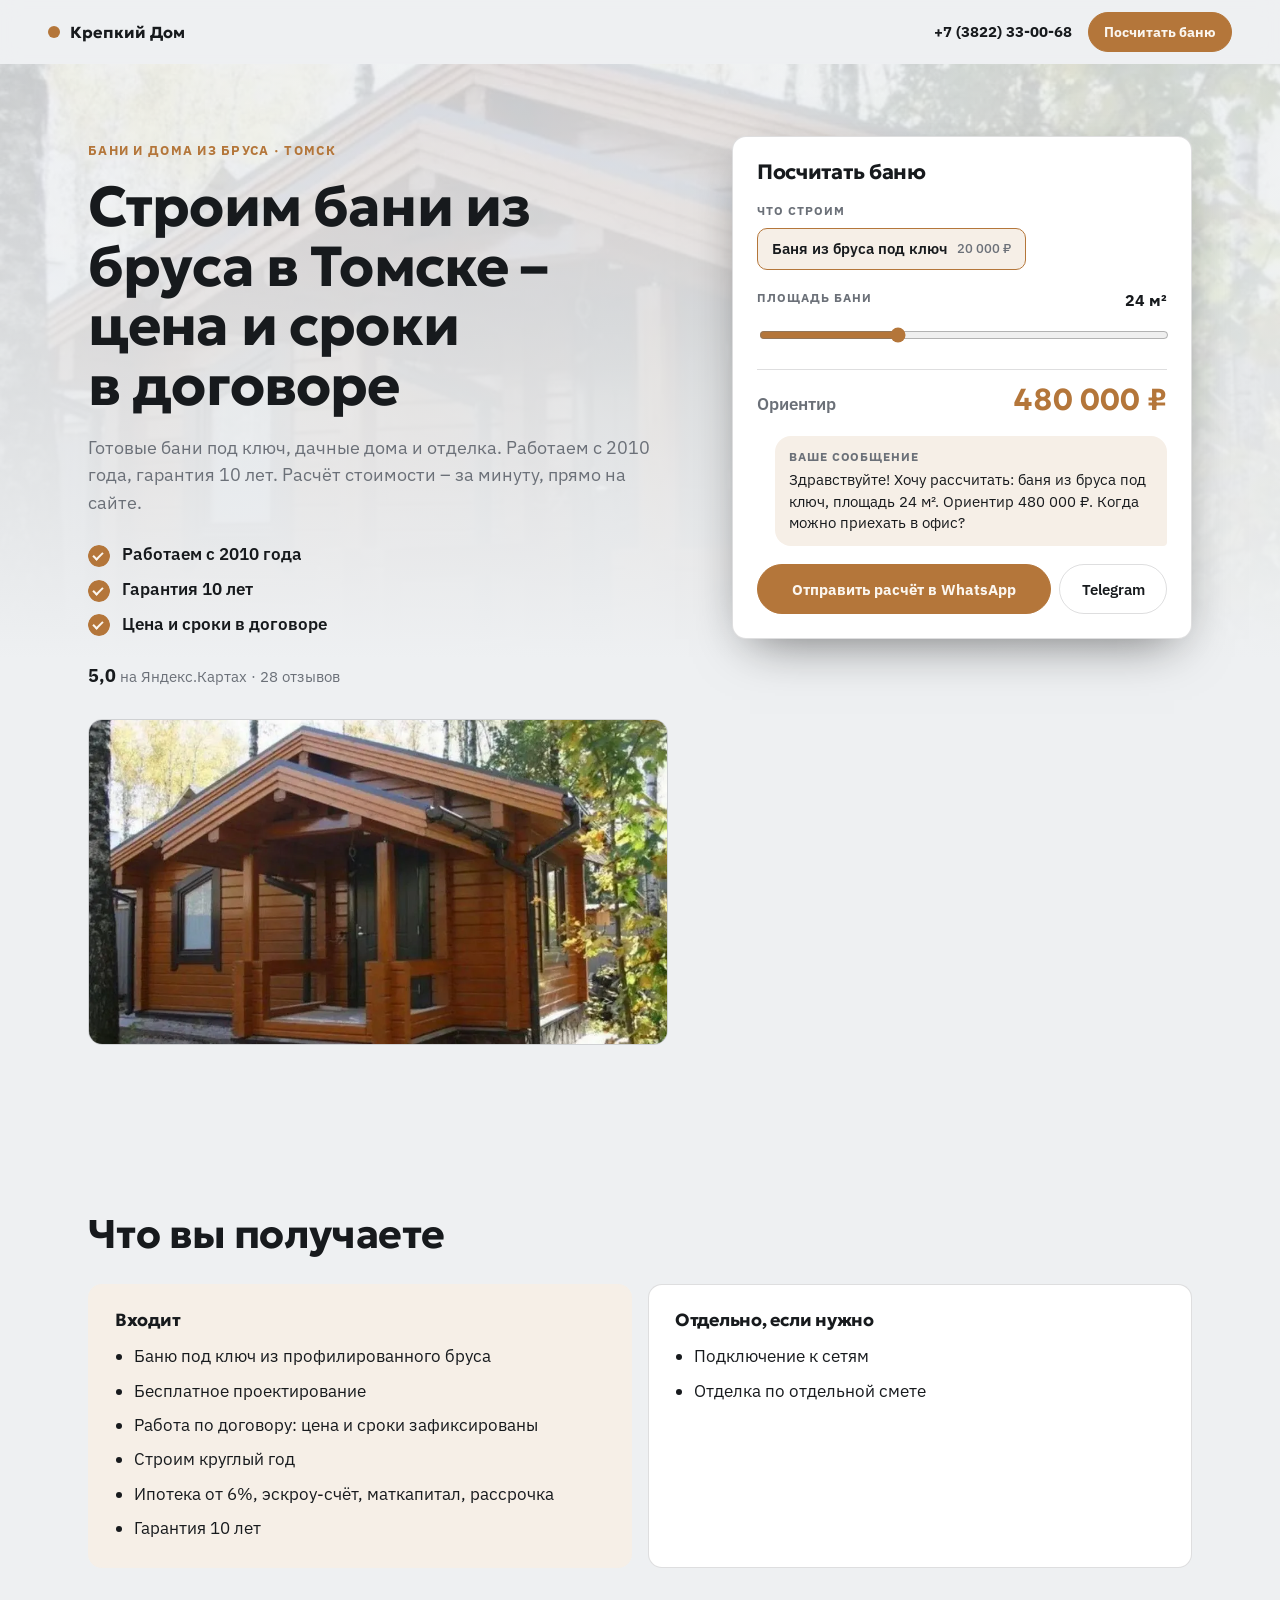
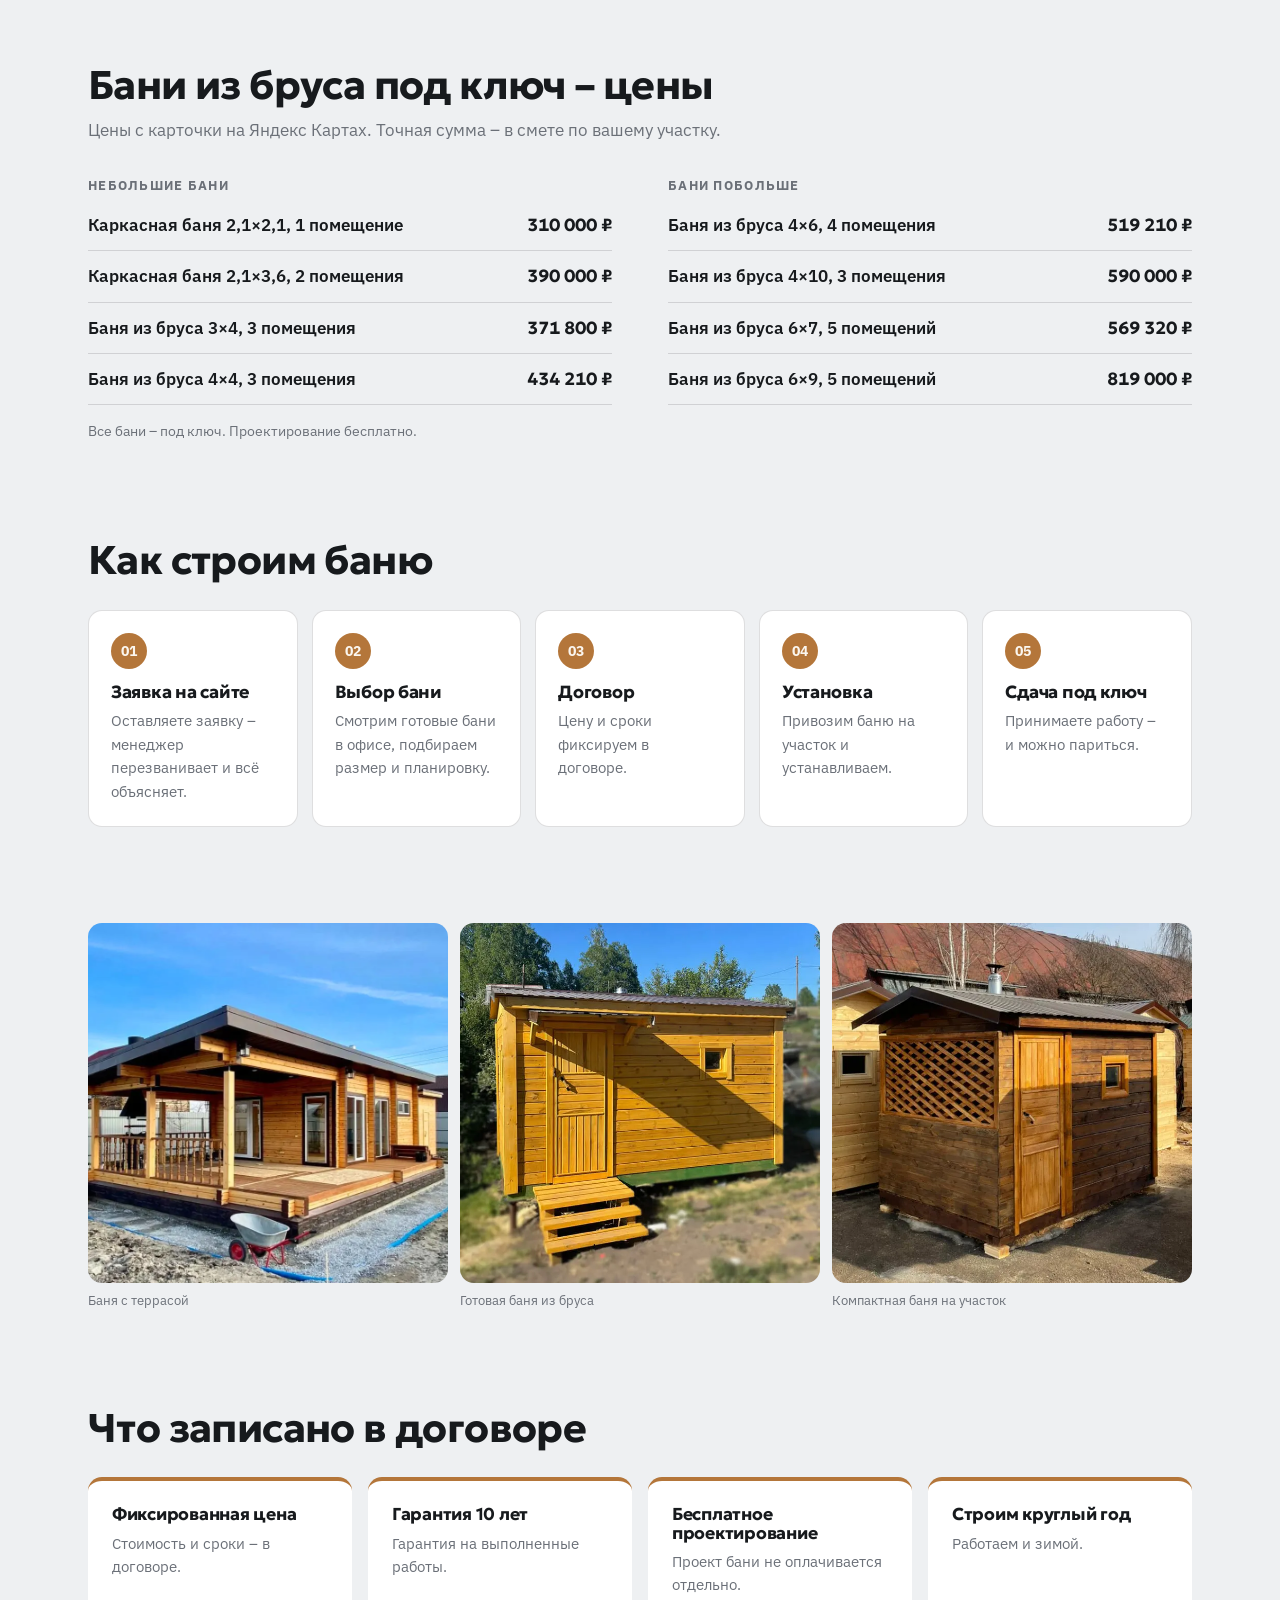
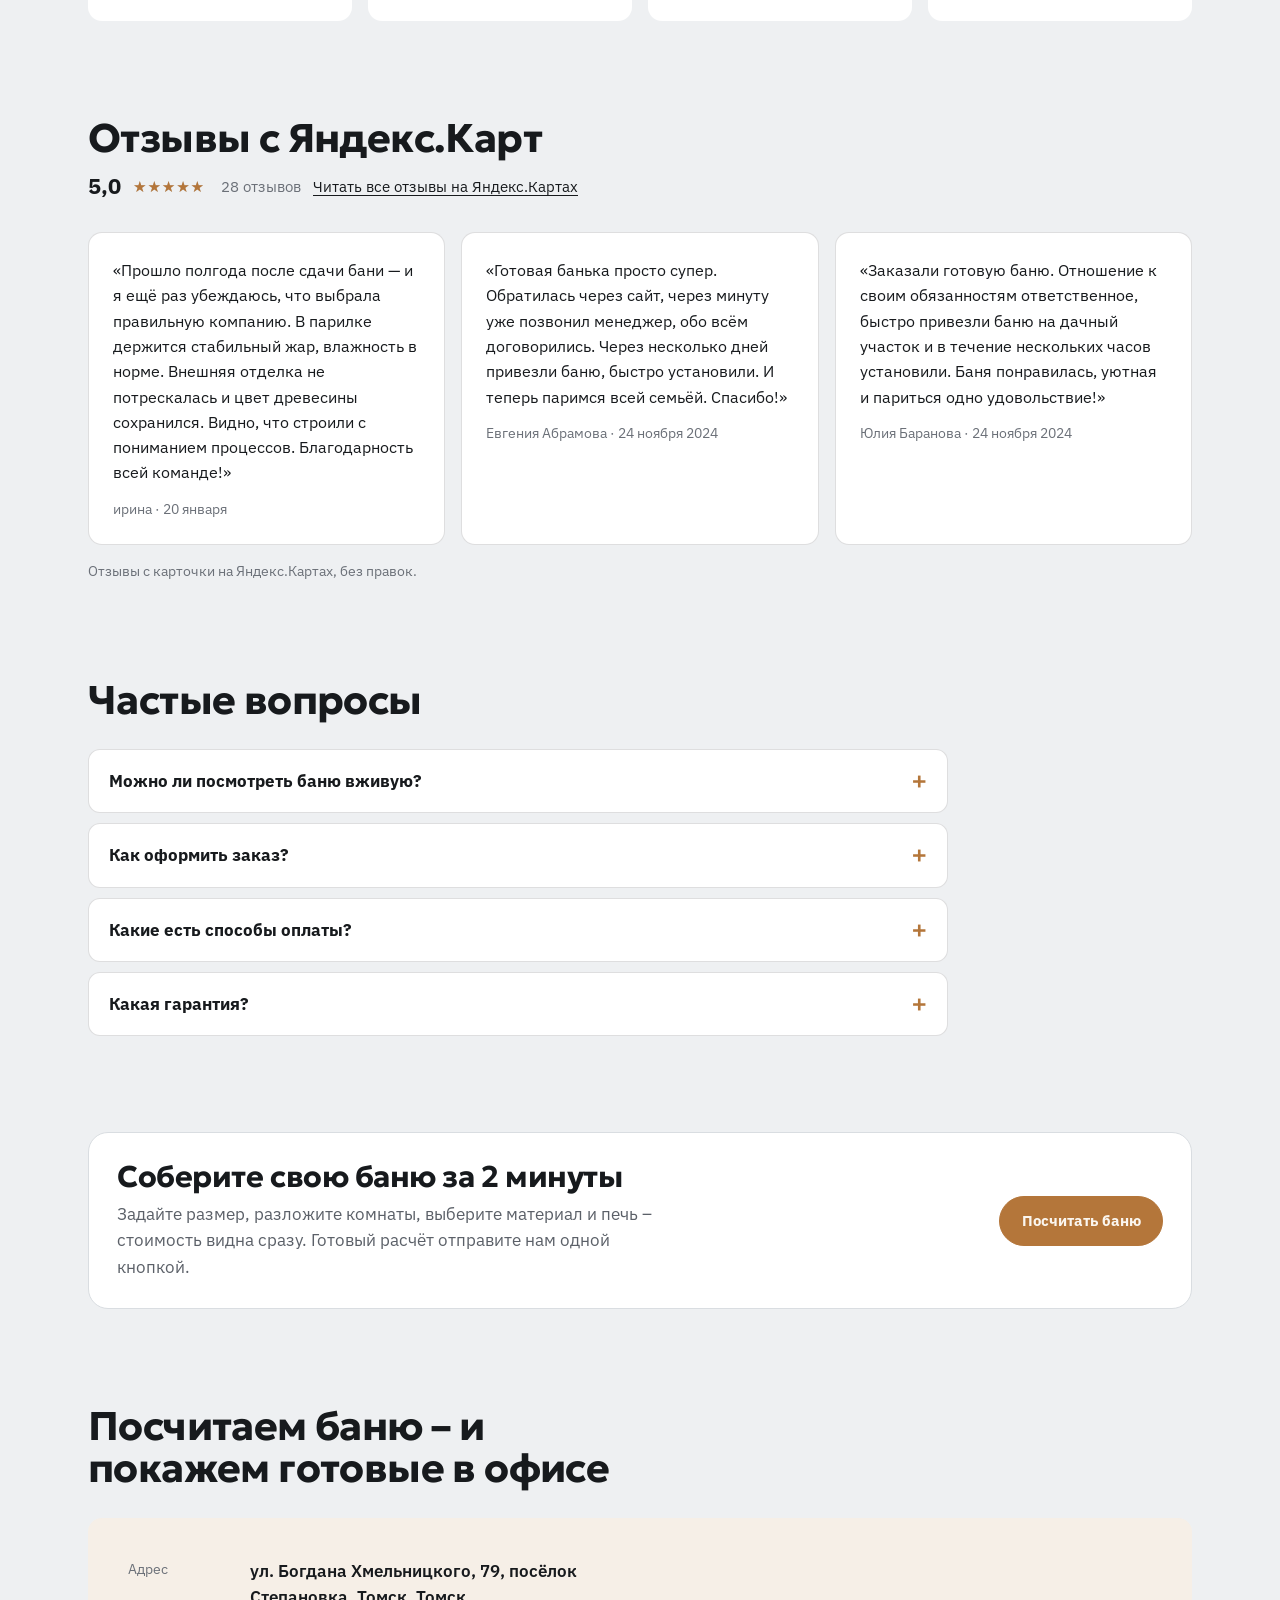
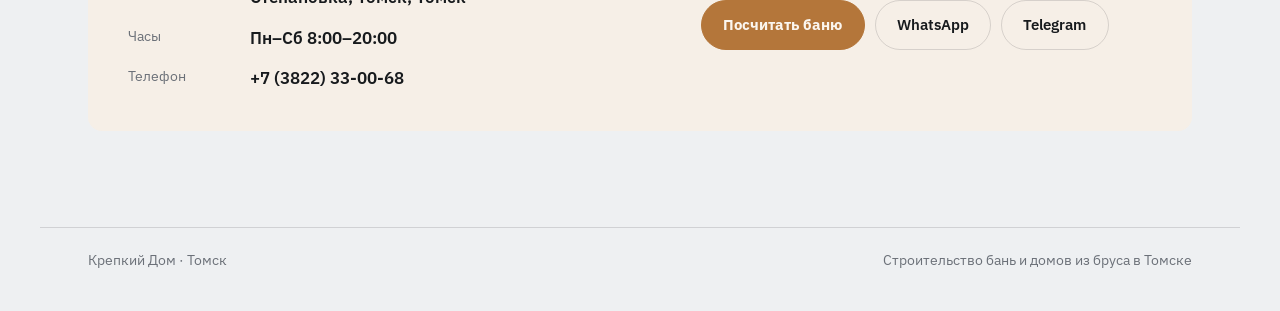
==== index.html @ f8e176ed "демо Крепкий Дом, Томск" ====
<!doctype html>
<html lang="ru">
<head>
<meta charset="utf-8">
<meta name="robots" content="noindex, nofollow" data-publish>
<meta name="viewport" content="width=device-width, initial-scale=1, viewport-fit=cover">
<title>Крепкий Дом · Строительство бань и домов из бруса</title>
<meta name="description" content="Готовые бани под ключ, дачные дома и отделка. Работаем с 2010 года, гарантия 10 лет. Расчёт стоимости – за минуту, прямо на сайте.">
<meta property="og:type" content="website">
<meta property="og:title" content="Строим бани из бруса в Томске – цена и сроки в договоре">
<meta property="og:description" content="Готовые бани под ключ, дачные дома и отделка. Работаем с 2010 года, гарантия 10 лет. Расчёт стоимости – за минуту, прямо на сайте.">
<meta property="og:image" content="assets/hero.webp">
<link rel="preload" as="image" href="assets/hero.webp" fetchpriority="high">
<link rel="icon" href="data:image/svg+xml,%3Csvg xmlns=%27http://www.w3.org/2000/svg%27 viewBox=%270 0 32 32%27%3E%3Crect x=%276%27 y=%276%27 width=%2720%27 height=%2720%27 rx=%275%27 fill=%27%23b4763a%27/%3E%3C/svg%3E">
<link rel="preconnect" href="https://fonts.googleapis.com">
<link rel="preconnect" href="https://fonts.gstatic.com" crossorigin>
<link href="https://fonts.googleapis.com/css2?family=Geologica:wght@600;700&family=IBM+Plex+Sans:wght@400;500;600&display=swap" rel="stylesheet">
<style>
:root { --c-canvas: #eef0f2; --c-surface: #ffffff; --c-ink: #171a1d; --c-ink-soft: #6b7078; --c-accent: #b4763a; --c-accent-ink: #fbf6ef; --c-accent-deep: #b4763a; --f-display: "Geologica", "Arial", system-ui, sans-serif; --f-text: "IBM Plex Sans", "Segoe UI", system-ui, sans-serif; --h1k: 1; }
.s-kalc{display:flex;flex-wrap:wrap;gap:20px;align-items:center;justify-content:space-between;background:var(--c-surface);border:1px solid #d9dde1;border-radius:20px;padding:28px}.s-kalc h2{font-family:var(--f-display);font-size:clamp(22px,3vw,30px);margin-bottom:8px}.s-kalc p{color:#5b6068;max-width:560px}
</style>
<link rel="stylesheet" href="style-prod.css">
</head>
<body class="s-prod" id="top" data-wa="79138541251" data-tg="Domaibanitomsk" data-max="">
<header class="s-bar" data-s-bar>
  <a class="s-bar__brand" href="#top"><i aria-hidden="true"></i>Крепкий Дом</a>
  <div class="s-bar__right">
    <a class="s-bar__tel" href="tel:+73822330068">+7 (3822) 33-00-68</a>
    <a class="s-btn s-btn--sm" href="kalkulyator.html">Посчитать баню</a>
  </div>
</header>
<main>
  <section class="s-hero">
    <div class="s-hero__text">
      <p class="s-eyebrow">Бани и дома из бруса · Томск</p>
      <h1>Строим бани из бруса в Томске – цена и сроки в договоре</h1>
      <p class="s-lead">Готовые бани под ключ, дачные дома и отделка. Работаем с 2010 года, гарантия 10 лет. Расчёт стоимости – за минуту, прямо на сайте.</p>
      <ul class="s-ticks"><li>Работаем с 2010 года</li><li>Гарантия 10 лет</li><li>Цена и сроки в договоре</li></ul>
      <p class="s-rating"><b>5,0</b> на Яндекс.Картах · 28 отзывов</p>
      <figure class="s-hero__photo"><img class="" src="assets/hero.webp" alt="Баня из бруса с навесом и крыльцом, построенная Крепким Домом" loading="lazy" decoding="async"></figure>
    </div>
    <div class="s-hero__widget" id="widget"><form class="s-widget" data-s-calc data-base="0" data-min="0" data-min-note="минимальный заказ" data-per="{&quot;kind&quot;:&quot;area&quot;}" data-message="Здравствуйте! Хочу рассчитать: {выбор}. Ориентир {итого}. Когда можно приехать в офис?" onsubmit="return false">
      <h2 class="s-widget__title">Посчитать баню</h2>
      <fieldset><legend>Что строим</legend><div class="s-chips"><label class="s-chip"><input type="radio" name="kind" value="0" data-label="Баня из бруса под ключ" data-price="20000" checked><span>Баня из бруса под ключ</span><small class="s-chip__p">20 000 ₽</small></label></div></fieldset>
      <div class="s-range"><label for="f-area"><span>Площадь бани</span><b><output data-s-out="area">24</output> м²</b></label>
      <input id="f-area" type="range" name="area" min="9" max="54" step="1" value="24" data-price="0" data-label="Площадь" data-unit="м²"></div>
      <p class="s-total"><span>Ориентир</span><b data-s-total>–</b></p>
      <div class="s-bubble" aria-live="polite"><span class="s-bubble__label">Ваше сообщение</span><p data-s-bubble></p></div>
      <div class="s-send">
        <a class="s-btn s-btn--wide" data-s-msg="whatsapp" href="#">Отправить расчёт в WhatsApp</a>
        <a class="s-btn s-btn--ghost" data-s-msg="telegram" href="#">Telegram</a>
      </div>
      <p class="s-send__note" data-s-copied hidden>Текст скопирован – вставьте его в чат.</p>
      
    </form></div>
    <figure class="s-hero__bg" aria-hidden="true"><img class="" src="assets/hero.webp" alt="Баня из бруса с навесом и крыльцом, построенная Крепким Домом" decoding="async" fetchpriority="high"></figure>
  </section>

  <section class="s-section s-reveal">
    <header class="s-section__head"><h2>Что вы получаете</h2></header>
    <div class="s-incl">
      <div><h3>Входит</h3><ul><li>Баню под ключ из профилированного бруса</li><li>Бесплатное проектирование</li><li>Работа по договору: цена и сроки зафиксированы</li><li>Строим круглый год</li><li>Ипотека от 6%, эскроу-счёт, маткапитал, рассрочка</li><li>Гарантия 10 лет</li></ul></div>
      <div><h3>Отдельно, если нужно</h3><ul><li>Подключение к сетям</li><li>Отделка по отдельной смете</li></ul></div>
    </div>
  </section>

  <section class="s-section s-reveal" id="prices">
    <header class="s-section__head"><h2>Бани из бруса под ключ – цены</h2><p>Цены с карточки на Яндекс Картах. Точная сумма – в смете по вашему участку.</p></header>
    <div class="s-board"><div class="s-board__group">
      <h3 class="s-board__title">Небольшие бани</h3>
      <ul class="s-board__list">
        <li class="s-board__row"><span class="s-board__name">Каркасная баня 2,1×2,1, 1 помещение</span><span class="s-board__dots" aria-hidden="true"></span><span class="s-board__price">310 000 ₽</span></li>
        <li class="s-board__row"><span class="s-board__name">Каркасная баня 2,1×3,6, 2 помещения</span><span class="s-board__dots" aria-hidden="true"></span><span class="s-board__price">390 000 ₽</span></li>
        <li class="s-board__row"><span class="s-board__name">Баня из бруса 3×4, 3 помещения</span><span class="s-board__dots" aria-hidden="true"></span><span class="s-board__price">371 800 ₽</span></li>
        <li class="s-board__row"><span class="s-board__name">Баня из бруса 4×4, 3 помещения</span><span class="s-board__dots" aria-hidden="true"></span><span class="s-board__price">434 210 ₽</span></li>
      </ul>
    </div>
<div class="s-board__group">
      <h3 class="s-board__title">Бани побольше</h3>
      <ul class="s-board__list">
        <li class="s-board__row"><span class="s-board__name">Баня из бруса 4×6, 4 помещения</span><span class="s-board__dots" aria-hidden="true"></span><span class="s-board__price">519 210 ₽</span></li>
        <li class="s-board__row"><span class="s-board__name">Баня из бруса 4×10, 3 помещения</span><span class="s-board__dots" aria-hidden="true"></span><span class="s-board__price">590 000 ₽</span></li>
        <li class="s-board__row"><span class="s-board__name">Баня из бруса 6×7, 5 помещений</span><span class="s-board__dots" aria-hidden="true"></span><span class="s-board__price">569 320 ₽</span></li>
        <li class="s-board__row"><span class="s-board__name">Баня из бруса 6×9, 5 помещений</span><span class="s-board__dots" aria-hidden="true"></span><span class="s-board__price">819 000 ₽</span></li>
      </ul>
    </div></div>
    <p class="s-note">Все бани – под ключ. Проектирование бесплатно.</p>
  </section>

  <section class="s-section s-reveal">
    <header class="s-section__head"><h2>Как строим баню</h2></header>
    <ol class="s-steps">
      <li class="s-steps__item"><span class="s-steps__n">01</span><h3>Заявка на сайте</h3><p>Оставляете заявку – менеджер перезванивает и всё объясняет.</p></li>
      <li class="s-steps__item"><span class="s-steps__n">02</span><h3>Выбор бани</h3><p>Смотрим готовые бани в офисе, подбираем размер и планировку.</p></li>
      <li class="s-steps__item"><span class="s-steps__n">03</span><h3>Договор</h3><p>Цену и сроки фиксируем в договоре.</p></li>
      <li class="s-steps__item"><span class="s-steps__n">04</span><h3>Установка</h3><p>Привозим баню на участок и устанавливаем.</p></li>
      <li class="s-steps__item"><span class="s-steps__n">05</span><h3>Сдача под ключ</h3><p>Принимаете работу – и можно париться.</p></li>
    </ol>
  </section>

  <section class="s-photos s-reveal" aria-label="Фото"><figure><img class="" src="assets/banya1.webp" alt="Баня из бруса с террасой и навесом" loading="lazy" decoding="async"><figcaption>Баня с террасой</figcaption></figure><figure><img class="" src="assets/banya2.webp" alt="Готовая баня из бруса с жёлтой пропиткой" loading="lazy" decoding="async"><figcaption>Готовая баня из бруса</figcaption></figure><figure><img class="" src="assets/banya3.webp" alt="Небольшая баня с решётчатой стенкой" loading="lazy" decoding="async"><figcaption>Компактная баня на участок</figcaption></figure></section>

  <section class="s-section s-reveal">
    <header class="s-section__head"><h2>Что записано в договоре</h2></header>
    <ul class="s-promises">
      <li><h3>Фиксированная цена</h3><p>Стоимость и сроки – в договоре.</p></li>
      <li><h3>Гарантия 10 лет</h3><p>Гарантия на выполненные работы.</p></li>
      <li><h3>Бесплатное проектирование</h3><p>Проект бани не оплачивается отдельно.</p></li>
      <li><h3>Строим круглый год</h3><p>Работаем и зимой.</p></li>
    </ul>
  </section>

  <section class="s-section s-reveal">
    <header class="s-section__head s-section__head--reviews"><h2>Отзывы с Яндекс.Карт</h2><p class="s-reviews__rating"><span class="s-reviews__num">5,0</span><span class="s-reviews__stars" style="--r: 5" aria-label="рейтинг 5,0 из 5"></span><span class="s-reviews__count">28 отзывов</span><a class="s-reviews__all" href="https://yandex.ru/maps/org/krepkiy_dom/63803441236/" target="_blank" rel="noopener">Читать все отзывы на Яндекс.Картах</a></p></header>
    <ul class="s-reviews">
      <li><blockquote>«Прошло полгода после сдачи бани — и я ещё раз убеждаюсь, что выбрала правильную компанию. В парилке держится стабильный жар, влажность в норме. Внешняя отделка не потрескалась и цвет древесины сохранился. Видно, что строили с пониманием процессов. Благодарность всей команде!»</blockquote><p class="s-reviews__who">ирина · 20 января</p></li>
      <li><blockquote>«Готовая банька просто супер. Обратилась через сайт, через минуту уже позвонил менеджер, обо всём договорились. Через несколько дней привезли баню, быстро установили. И теперь паримся всей семьёй. Спасибо!»</blockquote><p class="s-reviews__who">Евгения Абрамова · 24 ноября 2024</p></li>
      <li><blockquote>«Заказали готовую баню. Отношение к своим обязанностям ответственное, быстро привезли баню на дачный участок и в течение нескольких часов установили. Баня понравилась, уютная и париться одно удовольствие!»</blockquote><p class="s-reviews__who">Юлия Баранова · 24 ноября 2024</p></li>
    </ul>
    <p class="s-note">Отзывы с карточки на Яндекс.Картах, без правок.</p>
  </section>

  <section class="s-section s-reveal">
    <header class="s-section__head"><h2>Частые вопросы</h2></header>
    <div class="s-faq"><details><summary>Можно ли посмотреть баню вживую?</summary><p>Да, в офисе можно увидеть уже готовые бани.</p></details><details><summary>Как оформить заказ?</summary><p>Оставьте заявку – менеджер перезвонит, обсудит детали и подготовит договор.</p></details><details><summary>Какие есть способы оплаты?</summary><p>Ипотека от 6%, эскроу-счёт, маткапитал, рассрочка.</p></details><details><summary>Какая гарантия?</summary><p>10 лет, условия – в договоре.</p></details></div>
  </section>

  <section class="s-section s-reveal" id="konstruktor">
    <div class="s-kalc">
      <div><h2>Соберите свою баню за 2 минуты</h2><p>Задайте размер, разложите комнаты, выберите материал и печь – стоимость видна сразу. Готовый расчёт отправите нам одной кнопкой.</p></div>
      <a class="s-btn" href="kalkulyator.html">Посчитать баню</a>
    </div>
  </section>
  <section class="s-section s-final s-reveal" id="contacts">
    <header class="s-section__head"><h2>Посчитаем баню – и покажем готовые в офисе</h2></header>
    <div class="s-contacts">
      <dl>
        <div><dt>Адрес</dt><dd>ул. Богдана Хмельницкого, 79, посёлок Степановка, Томск, Томск</dd></div>
        <div><dt>Часы</dt><dd>Пн–Сб 8:00–20:00</dd></div>
        <div><dt>Телефон</dt><dd><a href="tel:+73822330068">+7 (3822) 33-00-68</a></dd></div>
      </dl>
      <div class="s-contacts__actions">
        <a class="s-btn" href="#widget">Посчитать баню</a>
        <a class="s-btn s-btn--ghost" data-s-msg="whatsapp" href="#">WhatsApp</a>
        <a class="s-btn s-btn--ghost" data-s-msg="telegram" href="#">Telegram</a>
      </div>
    </div>
  </section>
</main>
<footer class="s-foot"><p>Крепкий Дом · Томск</p><p>Строительство бань и домов из бруса в Томске</p></footer>
<nav class="s-dock" aria-label="Быстрая связь"><a class="s-btn" href="#widget">Посчитать баню</a><a class="s-btn s-btn--ghost" href="tel:+73822330068">Позвонить</a></nav>
<script src="style.js" defer></script>
</body>
</html>
---- style-prod.css ----
/* Стиль «Продающий»: лендинг под заявки. Главная деталь – калькулятор или онлайн-запись на первом экране
   и живое «сообщение-превью», которое уходит владельцу в мессенджер. Цвета и шрифты – из палитры ниши. */
*, *::before, *::after { box-sizing: border-box; }
:root {
  --hair: color-mix(in srgb, var(--c-ink) 14%, transparent);
  --tint: color-mix(in srgb, var(--c-accent) 12%, var(--c-surface));
  --wrap: 1200px; --gut: clamp(16px, 4vw, 48px);
  --r: 14px;
  --shadow: 0 18px 50px -18px color-mix(in srgb, #000 55%, transparent);
}
html { scroll-behavior: smooth; -webkit-text-size-adjust: 100%; overflow-x: clip; }
body { margin: 0; background: var(--c-canvas); color: var(--c-ink); font: 400 17px/1.55 var(--f-text); -webkit-font-smoothing: antialiased; }
img { display: block; max-width: 100%; }
a { color: inherit; }
h1, h2, h3 { font-family: var(--f-display); font-weight: 700; line-height: 1.06; margin: 0; letter-spacing: -.015em; text-wrap: balance; }
p { margin: 0; }
fieldset { border: 0; margin: 0; padding: 0; min-width: 0; }
:focus-visible { outline: 2px solid var(--c-accent); outline-offset: 3px; border-radius: 4px; }

.s-btn { display: inline-flex; align-items: center; justify-content: center; min-height: 50px; padding: 0 1.4em; border-radius: 999px;
  background: var(--c-accent); color: var(--c-accent-ink); font: 700 .95rem/1.1 var(--f-text); text-decoration: none; border: 1px solid var(--c-accent);
  text-align: center; transition: filter .2s ease, transform .2s ease; cursor: pointer; }
.s-btn:hover { filter: brightness(1.07); }
.s-btn:active { transform: translateY(1px); }
.s-btn--sm { min-height: 40px; padding: 0 1.1em; font-size: .85rem; }
.s-btn--ghost { background: transparent; color: var(--c-ink); border-color: var(--hair); font-weight: 600; }
.s-btn--wide { flex: 1; }

/* шапка */
.s-bar { position: sticky; top: 0; z-index: 30; display: flex; align-items: center; justify-content: space-between; gap: 16px;
  padding: 10px var(--gut); background: color-mix(in srgb, var(--c-canvas) 88%, transparent); -webkit-backdrop-filter: blur(10px); backdrop-filter: blur(10px); }
.s-bar.is-scrolled { box-shadow: 0 1px 0 var(--hair); }
.s-bar__brand { font: 700 1rem/1 var(--f-display); text-decoration: none; display: inline-flex; align-items: center; gap: .6em; min-height: 44px; white-space: nowrap; min-width: 0; }
.s-bar__brand i { width: .75em; height: .75em; border-radius: 50%; background: var(--c-accent); }
.s-bar__right { display: flex; align-items: center; gap: 16px; }
.s-bar__tel { text-decoration: none; font-weight: 700; font-size: .95rem; font-variant-numeric: tabular-nums; }

main { max-width: var(--wrap); margin: 0 auto; padding: 0 var(--gut); }

/* первый экран: текст слева, виджет справа, фото ниши – приглушённым фоном */
.s-hero { position: relative; display: grid; grid-template-columns: minmax(0, 1fr) minmax(0, 460px); gap: clamp(28px, 5vw, 64px); align-items: start;
  padding: clamp(32px, 6vw, 72px) 0 clamp(40px, 6vw, 72px); isolation: isolate; }
.s-hero__bg { position: absolute; z-index: -1; margin: 0; top: 0; left: calc(50% - 50vw); width: 100vw; height: min(78%, 620px); overflow: hidden; }
.s-hero__bg img { width: 100%; height: 100%; object-fit: cover; opacity: .3; filter: saturate(.85); }
.s-hero__bg::after { content: ""; position: absolute; inset: 0; background: linear-gradient(180deg, color-mix(in srgb, var(--c-canvas) 40%, transparent), var(--c-canvas) 96%); }
/* фото бизнеса крупно в левой колонке: владелец узнаёт своё место с первого экрана */
.s-hero__photo { margin: 30px 0 0; }
.s-hero__photo img { width: 100%; aspect-ratio: 16 / 9; object-fit: cover; border-radius: var(--r); border: 1px solid var(--hair); }
.s-hero__photo figcaption { margin-top: 8px; font-size: .84rem; color: var(--c-ink-soft); }
.s-eyebrow { display: inline-block; font-size: .8rem; font-weight: 700; letter-spacing: .1em; text-transform: uppercase; color: var(--c-accent-deep, var(--c-accent)); margin-bottom: 16px; }
.s-hero h1 { font-size: calc(clamp(2.1rem, 4.4vw, 3.7rem) * var(--h1k, 1)); overflow-wrap: break-word; hyphens: auto; }
.s-lead { margin-top: 18px; font-size: 1.12rem; color: var(--c-ink-soft); max-width: 32em; }
.s-ticks { list-style: none; margin: 26px 0 0; padding: 0; display: grid; gap: 12px; }
.s-ticks li { position: relative; padding-left: 34px; font-weight: 600; line-height: 1.35; }
.s-ticks li::before { content: ""; position: absolute; left: 0; top: .1em; width: 22px; height: 22px; border-radius: 50%; background: var(--c-accent);
  -webkit-mask: radial-gradient(circle, #000 0 100%); }
.s-ticks li::after { content: ""; position: absolute; left: 7px; top: calc(.1em + 5px); width: 6px; height: 10px; border: solid var(--c-accent-ink); border-width: 0 2px 2px 0; transform: rotate(45deg); }
.s-rating { margin-top: 26px; font-size: .92rem; color: var(--c-ink-soft); }
.s-rating b { color: var(--c-ink); font-size: 1.1rem; }

/* виджет */
.s-hero__widget { position: sticky; top: 76px; }
.s-widget { background: var(--c-surface); border-radius: var(--r); padding: 24px; box-shadow: var(--shadow); display: grid; gap: 18px; border: 1px solid var(--hair); }
.s-widget__title { font-size: 1.3rem; }
.s-widget legend, .s-range label { font-size: .78rem; font-weight: 700; letter-spacing: .08em; text-transform: uppercase; color: var(--c-ink-soft); margin-bottom: 8px; padding: 0; }
.s-chips { display: flex; flex-wrap: wrap; gap: 8px; }
.s-chips--col { flex-direction: column; flex-wrap: nowrap; }
.s-chip { position: relative; display: inline-flex; align-items: center; gap: 10px; min-height: 42px; padding: 8px 14px; border-radius: 10px; border: 1px solid var(--hair);
  cursor: pointer; font-size: .92rem; font-weight: 600; transition: border-color .15s ease, background-color .15s ease; }
.s-chip--row { justify-content: space-between; }
.s-chip--row b { font-weight: 700; white-space: nowrap; font-variant-numeric: tabular-nums; }
.s-chip--row b small { font-weight: 500; color: var(--c-ink-soft); }
.s-chip__p { font-weight: 500; font-size: .8rem; color: var(--c-ink-soft); white-space: nowrap; }
.s-chip input { position: absolute; opacity: 0; pointer-events: none; }
.s-chip:has(input:checked) { border-color: var(--c-accent); background: var(--tint); }
.s-chip:has(input:focus-visible) { outline: 2px solid var(--c-accent); outline-offset: 2px; }
.s-chip[aria-disabled="true"] { opacity: .4; cursor: default; }
.s-check { display: flex; align-items: center; gap: 10px; font-weight: 600; font-size: .92rem; cursor: pointer; }
.s-check input { width: 20px; height: 20px; accent-color: var(--c-accent); }
.s-check b { margin-left: auto; font-variant-numeric: tabular-nums; }
.s-range { display: grid; gap: 6px; }
.s-range label { display: flex; justify-content: space-between; margin: 0; }
.s-range label b { color: var(--c-ink); font-size: 1rem; font-weight: 700; letter-spacing: 0; text-transform: none; font-variant-numeric: tabular-nums; }
.s-range input { width: 100%; accent-color: var(--c-accent); height: 28px; }
.s-total { display: flex; align-items: baseline; justify-content: space-between; gap: 12px; padding-top: 14px; border-top: 1px solid var(--hair); }
.s-total span { color: var(--c-ink-soft); font-weight: 600; }
.s-total b { font: 700 1.9rem/1 var(--f-display); font-variant-numeric: tabular-nums; color: var(--c-accent); }

/* сообщение-превью: пузырь чата */
.s-bubble { position: relative; background: var(--tint); border-radius: 16px 16px 4px 16px; padding: 12px 14px; margin-left: 18px; }
.s-bubble__label { display: block; font-size: .72rem; font-weight: 700; letter-spacing: .08em; text-transform: uppercase; color: var(--c-ink-soft); margin-bottom: 4px; }
.s-bubble p { font-size: .93rem; line-height: 1.45; }
.s-send { display: flex; gap: 8px; }
.s-send__note { font-size: .82rem; color: var(--c-accent-deep, var(--c-accent)); }
.s-demo { font-size: .78rem; color: var(--c-ink-soft); }

/* секции */
.s-section { padding: clamp(56px, 8vw, 96px) 0 0; }
.s-section__head { display: grid; gap: 10px; margin-bottom: 28px; max-width: 46em; }
.s-section__head h2 { font-size: clamp(1.7rem, 3.2vw, 2.5rem); }
.s-section__head p { color: var(--c-ink-soft); }
.s-note { margin-top: 16px; font-size: .88rem; color: var(--c-ink-soft); max-width: 52em; }

.s-incl { display: grid; grid-template-columns: 1fr 1fr; gap: 16px; }
.s-incl > div { background: var(--c-surface); border-radius: var(--r); padding: 26px; border: 1px solid var(--hair); }
.s-incl > div:first-child { background: var(--tint); border-color: transparent; }
.s-incl h3 { font-size: 1.1rem; margin-bottom: 14px; }
.s-incl ul { margin: 0; padding-left: 1.1em; display: grid; gap: 8px; }

.s-board { display: grid; grid-template-columns: repeat(auto-fit, minmax(min(100%, 420px), 1fr)); gap: 12px 56px; }
.s-board__title { font: 700 .8rem var(--f-text); letter-spacing: .1em; text-transform: uppercase; color: var(--c-ink-soft); margin: 6px 0; }
.s-board__list { list-style: none; margin: 0; padding: 0; }
.s-board__row { display: flex; align-items: baseline; gap: 10px; padding: 12px 0; border-bottom: 1px solid var(--hair); }
.s-board__name { font-weight: 600; }
.s-board__name em { display: block; font-style: normal; font-size: .84rem; color: var(--c-ink-soft); font-weight: 400; }
.s-board__dots { flex: 1; }
.s-board__price { font: 700 1.1rem/1 var(--f-display); font-variant-numeric: tabular-nums; white-space: nowrap; }
.s-board__price small { font: 500 .78rem var(--f-text); color: var(--c-ink-soft); }

.s-steps { list-style: none; margin: 0; padding: 0; display: grid; grid-template-columns: repeat(auto-fit, minmax(min(100%, 170px), 1fr)); gap: 14px; }
.s-steps__item { background: var(--c-surface); border-radius: var(--r); padding: 22px; border: 1px solid var(--hair); }
.s-steps__n { display: inline-grid; place-items: center; width: 36px; height: 36px; border-radius: 50%; background: var(--c-accent); color: var(--c-accent-ink); font: 700 .85rem var(--f-text); }
.s-steps h3 { font-size: 1.1rem; margin-top: 14px; overflow-wrap: anywhere; hyphens: auto; }
.s-steps__item { min-width: 0; }
.s-steps p { margin-top: 8px; color: var(--c-ink-soft); font-size: .95rem; }

.s-photos { display: grid; grid-template-columns: repeat(3, 1fr); gap: 12px; padding-top: clamp(56px, 8vw, 96px); }
.s-photos figure { margin: 0; }
.s-photos img { width: 100%; aspect-ratio: 1 / 1; object-fit: cover; border-radius: var(--r); }
.s-photos figcaption { font-size: .82rem; color: var(--c-ink-soft); margin-top: 8px; }

.s-promises { list-style: none; margin: 0; padding: 0; display: grid; grid-template-columns: repeat(auto-fit, minmax(min(100%, 260px), 1fr)); gap: 16px; }
.s-promises li { border-radius: var(--r); padding: 24px; background: var(--c-surface); border-top: 4px solid var(--c-accent); display: grid; gap: 8px; align-content: start; }
.s-promises h3 { font-size: 1.08rem; }
.s-promises p { color: var(--c-ink-soft); font-size: .95rem; }

.s-reviews { list-style: none; margin: 0; padding: 0; display: grid; grid-template-columns: repeat(auto-fit, minmax(min(100%, 280px), 1fr)); gap: 16px; }
.s-reviews li { background: var(--c-surface); border-radius: var(--r); padding: 24px; display: grid; gap: 14px; align-content: start; border: 1px solid var(--hair); }
.s-reviews blockquote { margin: 0; font-size: 1.02rem; }
.s-reviews__who { font-size: .85rem; color: var(--c-ink-soft); }
.s-section__head--reviews { max-width: none; }
.s-reviews__rating { display: flex; flex-wrap: wrap; align-items: center; gap: 6px 12px; color: var(--c-ink-soft); font-size: .95rem; }
.s-reviews__num { font-weight: 700; font-size: 1.4rem; color: var(--c-ink); }
.s-reviews__stars { --r: 5; display: inline-block; width: 5em; height: 1em; font-size: .95rem; line-height: 1; letter-spacing: .05em; white-space: nowrap; color: color-mix(in srgb, var(--c-ink) 18%, transparent); position: relative; }
.s-reviews__stars::before { content: "★★★★★"; }
.s-reviews__stars::after { content: "★★★★★"; position: absolute; inset: 0; width: calc(var(--r) / 5 * 100%); overflow: hidden; color: var(--c-accent); }
.s-reviews__all { color: var(--c-ink); text-underline-offset: 3px; }
.s-reviews__all:hover { color: var(--c-accent-deep, var(--c-accent)); }

.s-faq { display: grid; gap: 10px; max-width: 860px; }
.s-faq details { background: var(--c-surface); border-radius: 12px; border: 1px solid var(--hair); }
.s-faq summary { cursor: pointer; list-style: none; padding: 18px 52px 18px 20px; font-weight: 700; position: relative; }
.s-faq summary::-webkit-details-marker { display: none; }
.s-faq summary::after { content: "+"; position: absolute; right: 20px; top: 50%; transform: translateY(-50%); font: 700 1.4rem/1 var(--f-display); color: var(--c-accent); }
.s-faq details[open] summary::after { content: "–"; }
.s-faq details p { padding: 0 20px 18px; color: var(--c-ink-soft); }

.s-contacts { display: grid; grid-template-columns: 1.2fr 1fr; gap: 32px; background: var(--tint); border-radius: var(--r); padding: clamp(22px, 4vw, 40px); align-items: center; }
.s-contacts dl { margin: 0; display: grid; gap: 14px; }
.s-contacts dl div { display: grid; grid-template-columns: 110px 1fr; gap: 12px; }
.s-contacts dt { color: var(--c-ink-soft); font-size: .9rem; }
.s-contacts dd { margin: 0; font-weight: 600; }
.s-contacts dd a { text-decoration: none; }
.s-contacts__actions { display: flex; flex-wrap: wrap; gap: 10px; }

.s-foot { max-width: var(--wrap); margin: clamp(56px, 8vw, 96px) auto 0; padding: 22px var(--gut) 40px; border-top: 1px solid var(--hair);
  display: flex; justify-content: space-between; gap: 16px; font-size: .85rem; color: var(--c-ink-soft); flex-wrap: wrap; }
.s-dock { display: none; }
.s-slot { border-bottom: 1px dashed currentColor; opacity: .75; white-space: nowrap; }

@media (prefers-reduced-motion: no-preference) {
  .s-reveal { opacity: 0; transform: translateY(14px); transition: opacity .5s ease, transform .5s cubic-bezier(.2, .7, .2, 1); }
  .s-reveal.is-in { opacity: 1; transform: none; }
  .s-hero__text, .s-hero__widget { animation: s-rise .6s cubic-bezier(.2, .7, .2, 1) both; }
  .s-hero__widget { animation-delay: .1s; }
}
@keyframes s-rise { from { opacity: 0; transform: translateY(12px); } }

@media (max-width: 960px) {
  .s-hero { grid-template-columns: 1fr; }
  .s-hero__widget { position: static; }
  .s-hero__bg { height: 420px; }
  .s-hero__photo { display: none; }
  .s-incl, .s-contacts { grid-template-columns: 1fr; }
}
@media (max-width: 640px) {
  body { font-size: 16px; padding-bottom: 76px; }
  .s-bar__tel { display: none; }
  .s-bar { gap: 10px; }
  .s-bar__brand { font-size: .92rem; overflow: hidden; text-overflow: ellipsis; }
  .s-bar .s-btn--sm { white-space: nowrap; font-size: .78rem; padding: 0 .8em; flex-shrink: 0; }
  .s-widget { padding: 18px; }
  .s-steps { grid-template-columns: 1fr; }
  .s-photos { grid-template-columns: 1fr 1fr; }
  .s-photos figure:first-child { grid-column: 1 / -1; }
  .s-photos figure:first-child img { aspect-ratio: 16 / 10; }
  .s-contacts dl div { grid-template-columns: 1fr; gap: 2px; }
  .s-send { flex-direction: column; }
  .s-dock { display: flex; gap: 8px; position: fixed; z-index: 40; left: 0; right: 0; bottom: 0; padding: 10px 12px calc(10px + env(safe-area-inset-bottom));
    background: color-mix(in srgb, var(--c-canvas) 92%, transparent); -webkit-backdrop-filter: blur(10px); backdrop-filter: blur(10px); box-shadow: 0 -1px 0 var(--hair); }
  .s-dock .s-btn { flex: 1; min-height: 48px; font-size: .88rem; padding: 0 .9em; white-space: nowrap; }
  .s-dock .s-btn:first-child { flex: 1.7; }
}
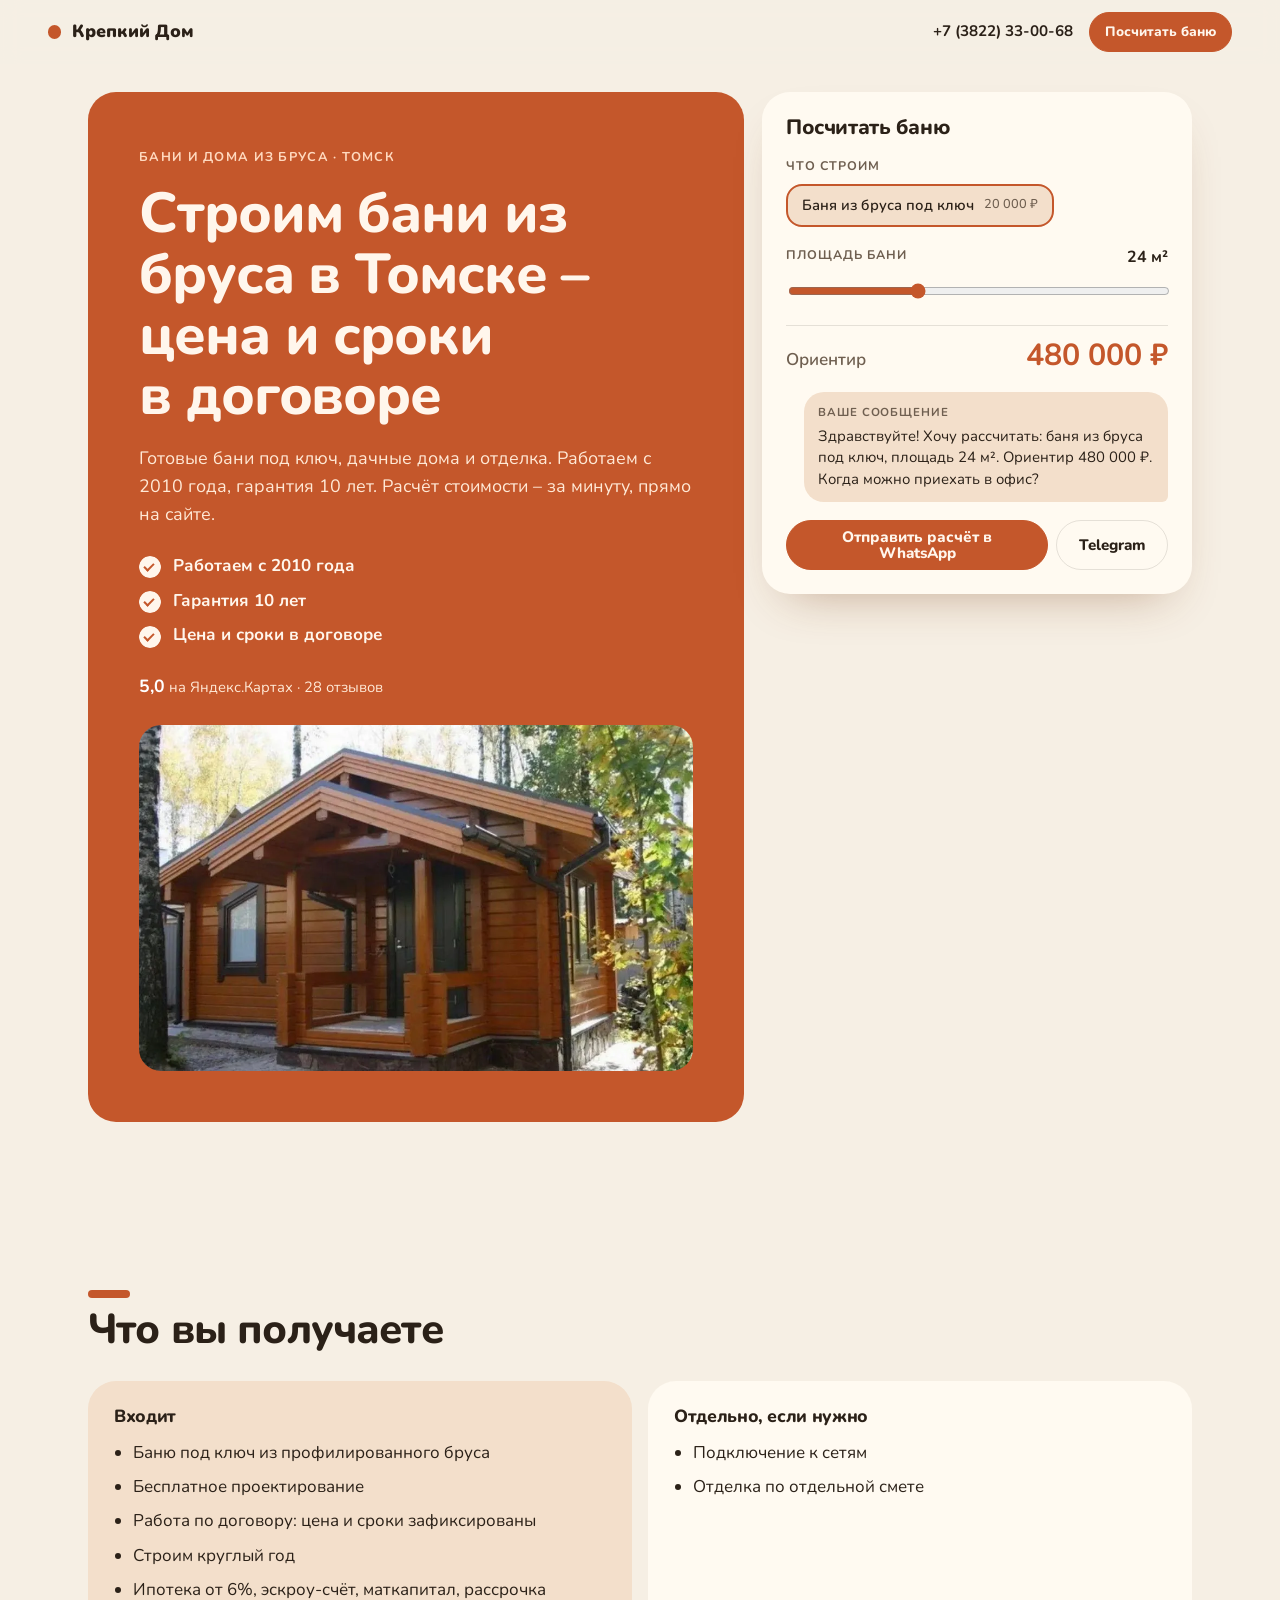
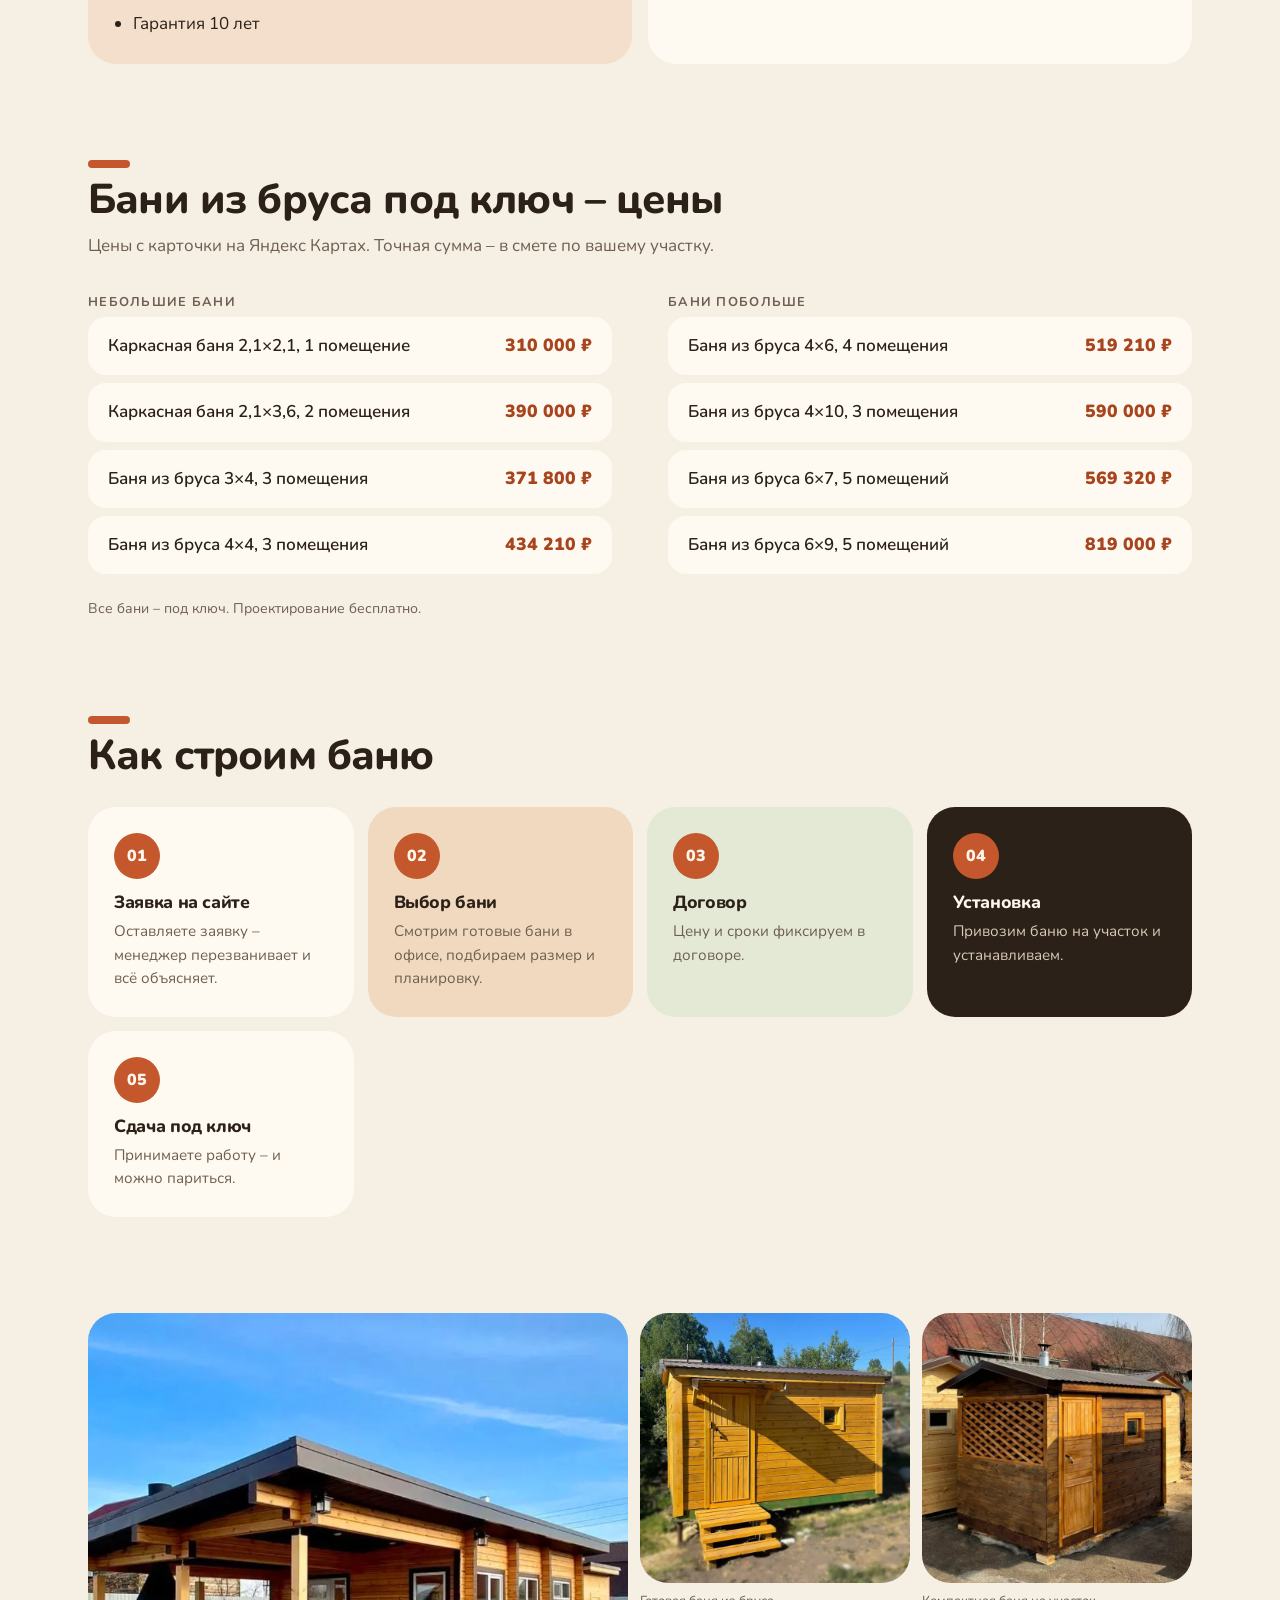
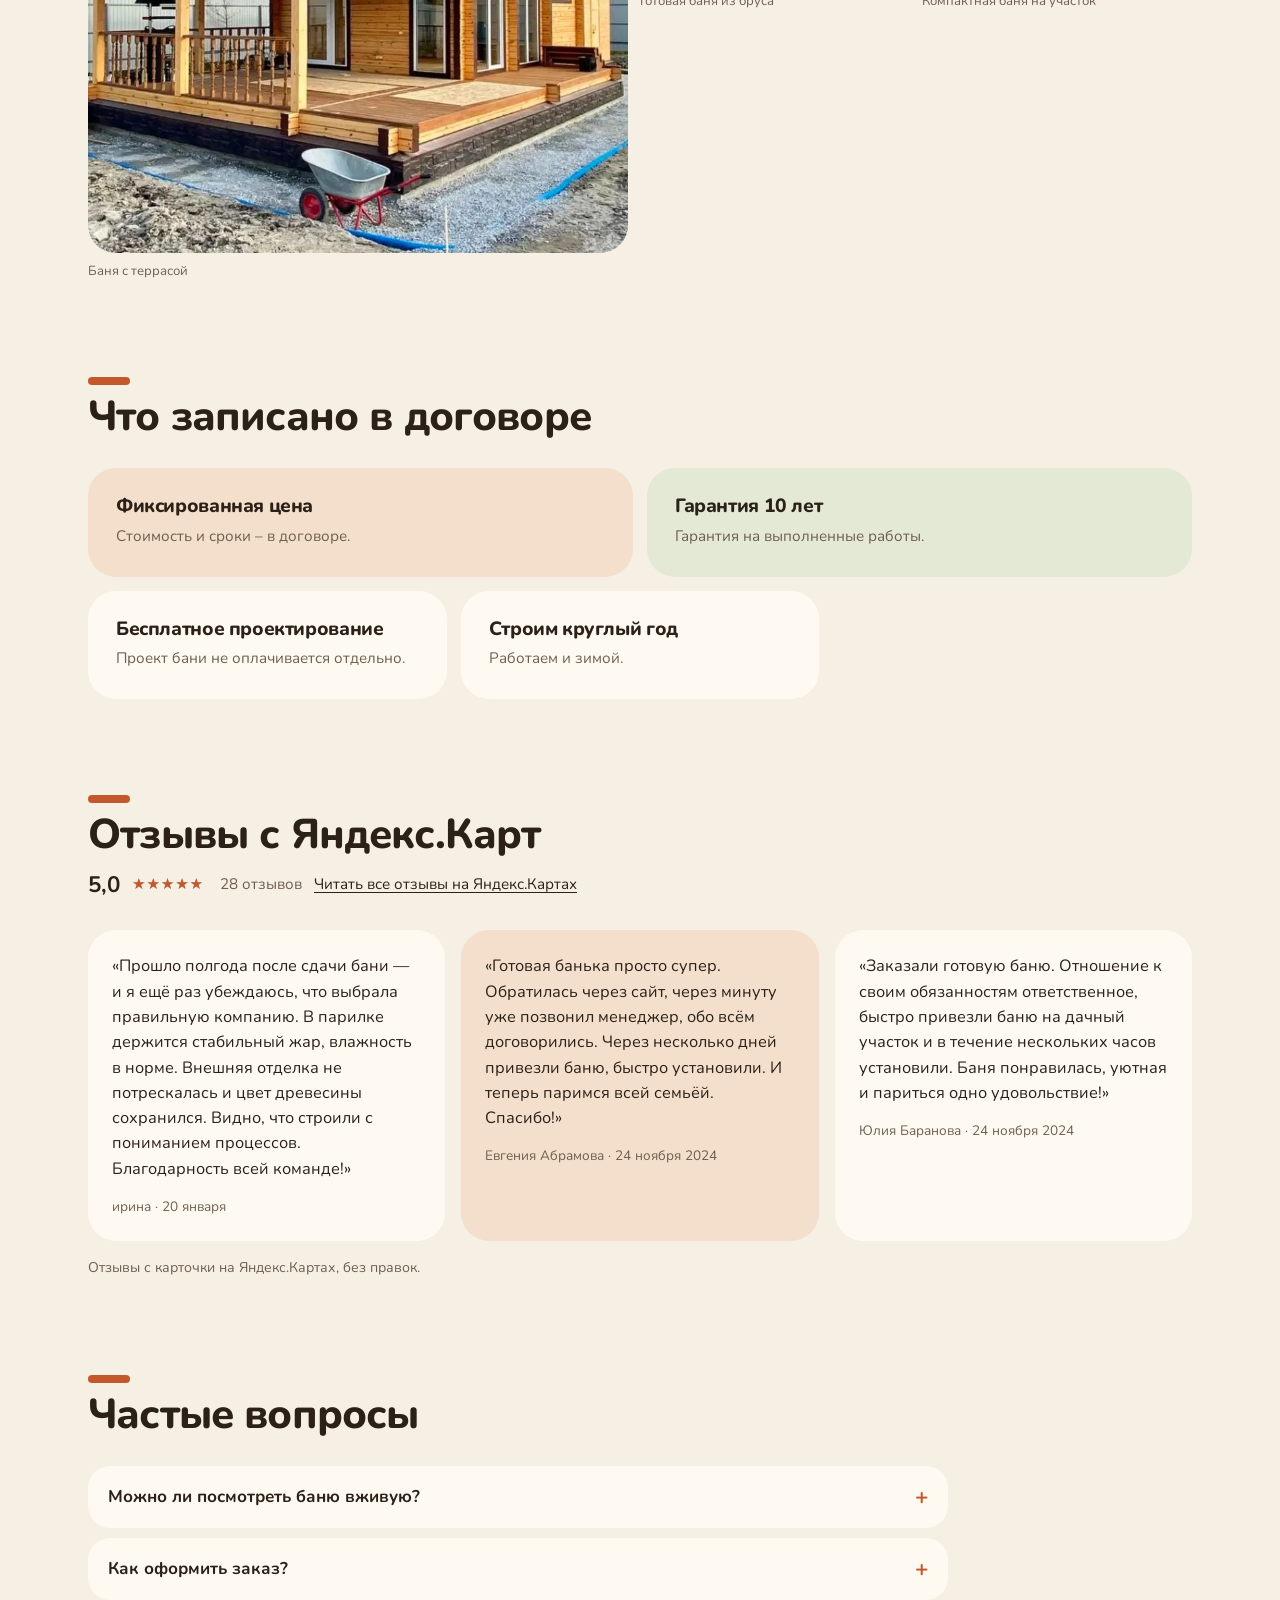
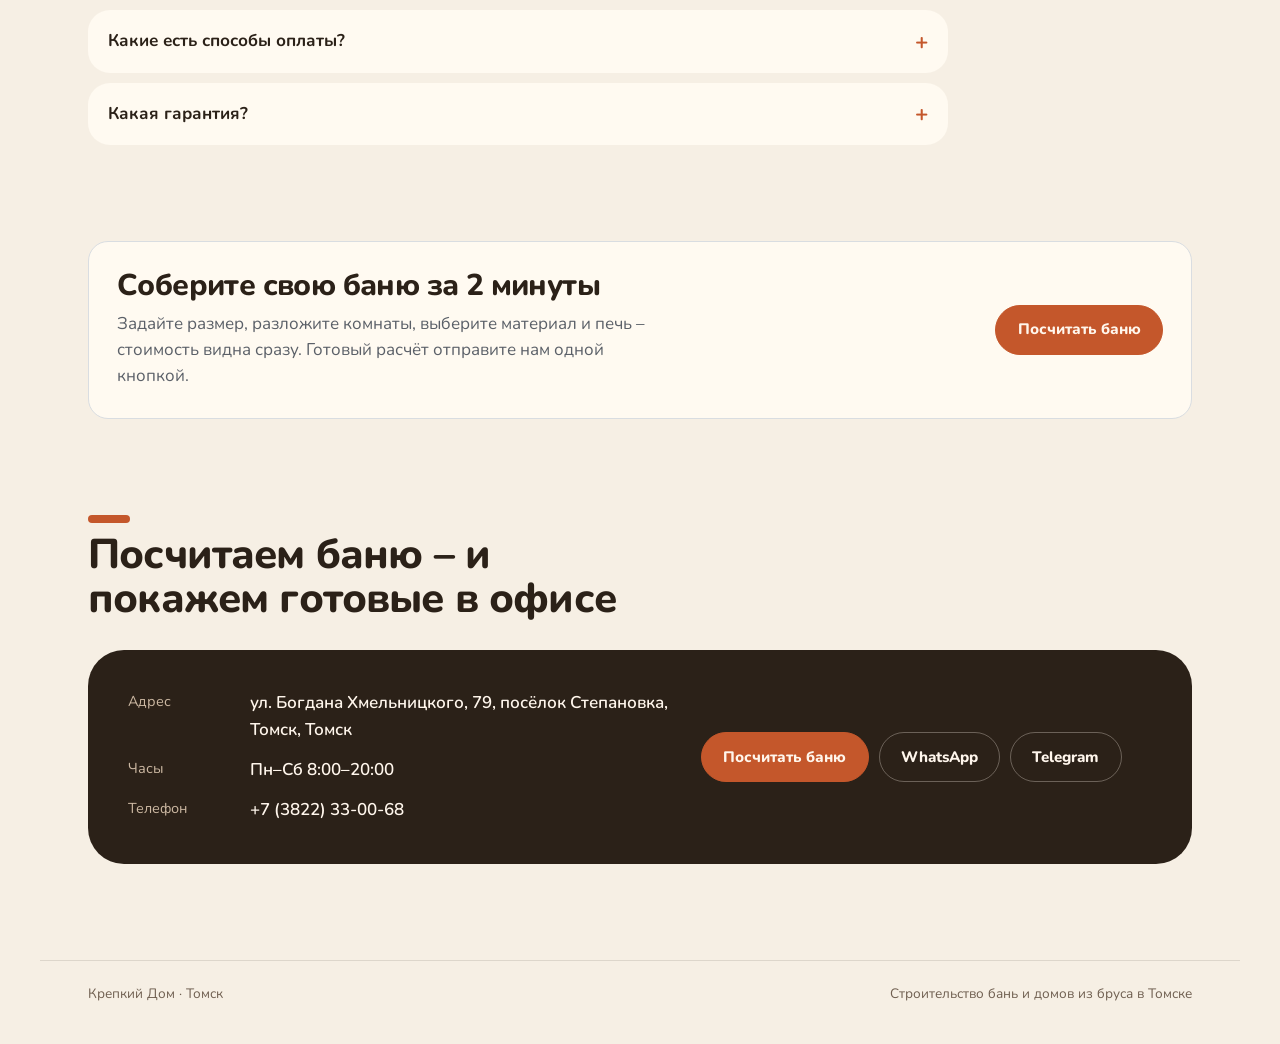
==== commit ca7be2c0: "Редизайн Hallmark: своя структура и стиль" ====
--- a/index.html
+++ b/index.html
@@ -14,12 +14,13 @@
 <link rel="icon" href="data:image/svg+xml,%3Csvg xmlns=%27http://www.w3.org/2000/svg%27 viewBox=%270 0 32 32%27%3E%3Crect x=%276%27 y=%276%27 width=%2720%27 height=%2720%27 rx=%275%27 fill=%27%23b4763a%27/%3E%3C/svg%3E">
 <link rel="preconnect" href="https://fonts.googleapis.com">
 <link rel="preconnect" href="https://fonts.gstatic.com" crossorigin>
-<link href="https://fonts.googleapis.com/css2?family=Geologica:wght@600;700&family=IBM+Plex+Sans:wght@400;500;600&display=swap" rel="stylesheet">
+<link href="https://fonts.googleapis.com/css2?family=Nunito:wght@400;700;800;900&display=swap" rel="stylesheet">
 <style>
 :root { --c-canvas: #eef0f2; --c-surface: #ffffff; --c-ink: #171a1d; --c-ink-soft: #6b7078; --c-accent: #b4763a; --c-accent-ink: #fbf6ef; --c-accent-deep: #b4763a; --f-display: "Geologica", "Arial", system-ui, sans-serif; --f-text: "IBM Plex Sans", "Segoe UI", system-ui, sans-serif; --h1k: 1; }
 .s-kalc{display:flex;flex-wrap:wrap;gap:20px;align-items:center;justify-content:space-between;background:var(--c-surface);border:1px solid #d9dde1;border-radius:20px;padding:28px}.s-kalc h2{font-family:var(--f-display);font-size:clamp(22px,3vw,30px);margin-bottom:8px}.s-kalc p{color:#5b6068;max-width:560px}
 </style>
 <link rel="stylesheet" href="style-prod.css">
+<link rel="stylesheet" href="hallmark.css">
 </head>
 <body class="s-prod" id="top" data-wa="79138541251" data-tg="Domaibanitomsk" data-max="">
 <header class="s-bar" data-s-bar>
--- a/hallmark.css
+++ b/hallmark.css
@@ -0,0 +1,76 @@
+/* Hallmark · macrostructure: Bento Grid (мягкие плитки) · theme: custom (тёплый крем, терракота, хвоя) · anchor hue: терракота */
+:root {
+  --c-canvas: #f6efe4; --c-surface: #fffaf1; --c-ink: #2b2118; --c-ink-soft: #6f5f50;
+  --c-accent: #c4572b; --c-accent-ink: #fff6ec; --c-accent-deep: #a8441e;
+  --f-display: "Nunito", "Segoe UI", system-ui, sans-serif; --f-text: "Nunito", "Segoe UI", system-ui, sans-serif;
+  --hair: rgba(43, 33, 24, .12); --r: 28px; --tint: #f3dfcb; --shadow: 0 22px 50px -26px rgba(120, 60, 20, .45); --h1k: 1;
+}
+body { font-family: var(--f-text); }
+h1, h2, h3 { font-family: var(--f-display); font-weight: 800; letter-spacing: -.02em; line-height: 1.08; }
+.s-btn { font-family: var(--f-text); font-weight: 800; }
+.s-bar { background: color-mix(in srgb, var(--c-canvas) 90%, transparent); }
+.s-bar__brand { font-weight: 900; font-size: 1.1rem; }
+.s-bar__brand i { background: var(--c-accent); }
+
+/* первый экран: крупные плиты - текст, запись и фото в разных цветах */
+.s-hero { gap: 18px; padding-top: 28px; grid-template-columns: minmax(0, 1fr) minmax(0, 430px); }
+.s-hero__bg { display: none; }
+.s-hero__text { background: var(--c-accent); color: var(--c-accent-ink); border-radius: var(--r); padding: clamp(26px, 4vw, 52px); }
+.s-eyebrow { color: #ffd9bf; }
+.s-hero h1 { font-size: clamp(2rem, 4.4vw, 3.6rem); }
+.s-lead { color: #ffe9d6; }
+.s-ticks li { font-weight: 700; }
+.s-ticks li::before { background: #fff6ec; }
+.s-ticks li::after { border-color: var(--c-accent); }
+.s-rating { color: #ffe9d6; }
+.s-rating b { color: #fff; }
+.s-hero__photo { margin-top: 24px; }
+.s-hero__photo img { border-radius: 22px; border: 0; aspect-ratio: 16 / 10; }
+.s-hero__widget { top: 80px; }
+.s-widget { border-radius: var(--r); background: var(--c-surface); border: 0; box-shadow: var(--shadow); }
+.s-chip { border-radius: 16px; border-width: 2px; }
+.s-chip:has(input:checked) { background: var(--tint); border-color: var(--c-accent); }
+.s-bubble { border-radius: 20px 20px 6px 20px; }
+
+/* секции: плитки-bento */
+.s-section__head h2 { font-size: clamp(1.8rem, 3.4vw, 2.6rem); }
+.s-section__head::before { content: ""; width: 42px; height: 8px; border-radius: 8px; background: var(--c-accent); }
+.s-board__row { border: 0; background: var(--c-surface); border-radius: 18px; padding: 16px 20px; margin-bottom: 8px; }
+.s-board__dots { display: none; }
+.s-board__name { flex: 1; }
+.s-board__price { color: var(--c-accent-deep); font-family: var(--f-display); font-weight: 900; }
+.s-incl > div { border-radius: var(--r); border: 0; }
+.s-steps { grid-template-columns: repeat(4, minmax(0, 1fr)); gap: 14px; }
+.s-steps__item { border: 0; border-radius: var(--r); background: var(--c-surface); padding: 26px; }
+.s-steps__item:nth-child(2) { background: #f0d9bf; }
+.s-steps__item:nth-child(3) { background: #e3e9d4; }
+.s-steps__item:nth-child(4) { background: var(--c-ink); color: #fff6ec; }
+.s-steps__item:nth-child(4) p { color: #d8c8b6; }
+.s-steps__n { width: 46px; height: 46px; font-weight: 900; font-size: 1rem; }
+.s-photos { grid-template-columns: 2fr 1fr 1fr; }
+.s-photos img { border-radius: var(--r); }
+.s-promises { grid-template-columns: repeat(6, minmax(0, 1fr)); gap: 14px; }
+.s-promises li { grid-column: span 2; border: 0; border-radius: var(--r); border-top: 0; padding: 28px; }
+.s-promises li:nth-child(1) { grid-column: span 3; background: var(--tint); }
+.s-promises li:nth-child(2) { grid-column: span 3; background: #e3e9d4; }
+.s-promises h3 { font-size: 1.2rem; }
+.s-reviews li { border: 0; border-radius: var(--r); }
+.s-reviews li:nth-child(2) { background: var(--tint); }
+.s-faq details { border: 0; border-radius: 22px; }
+.s-contacts { border-radius: 36px; background: var(--c-ink); color: #fff6ec; }
+.s-contacts dt { color: #cdb9a3; }
+.s-contacts .s-btn--ghost { color: #fff6ec; border-color: rgba(255, 246, 236, .3); }
+
+@media (max-width: 960px) {
+  .s-hero { grid-template-columns: minmax(0, 1fr); }
+  .s-steps { grid-template-columns: repeat(2, minmax(0, 1fr)); }
+  .s-promises { grid-template-columns: repeat(2, minmax(0, 1fr)); }
+  .s-promises li, .s-promises li:nth-child(1), .s-promises li:nth-child(2) { grid-column: span 1; }
+}
+@media (max-width: 640px) {
+  .s-steps { grid-template-columns: 1fr; }
+  .s-promises { grid-template-columns: 1fr; }
+  .s-photos { grid-template-columns: 1fr 1fr; }
+  .s-photos figure:first-child { grid-column: 1 / -1; }
+  .s-hero__text { padding: 24px; }
+}
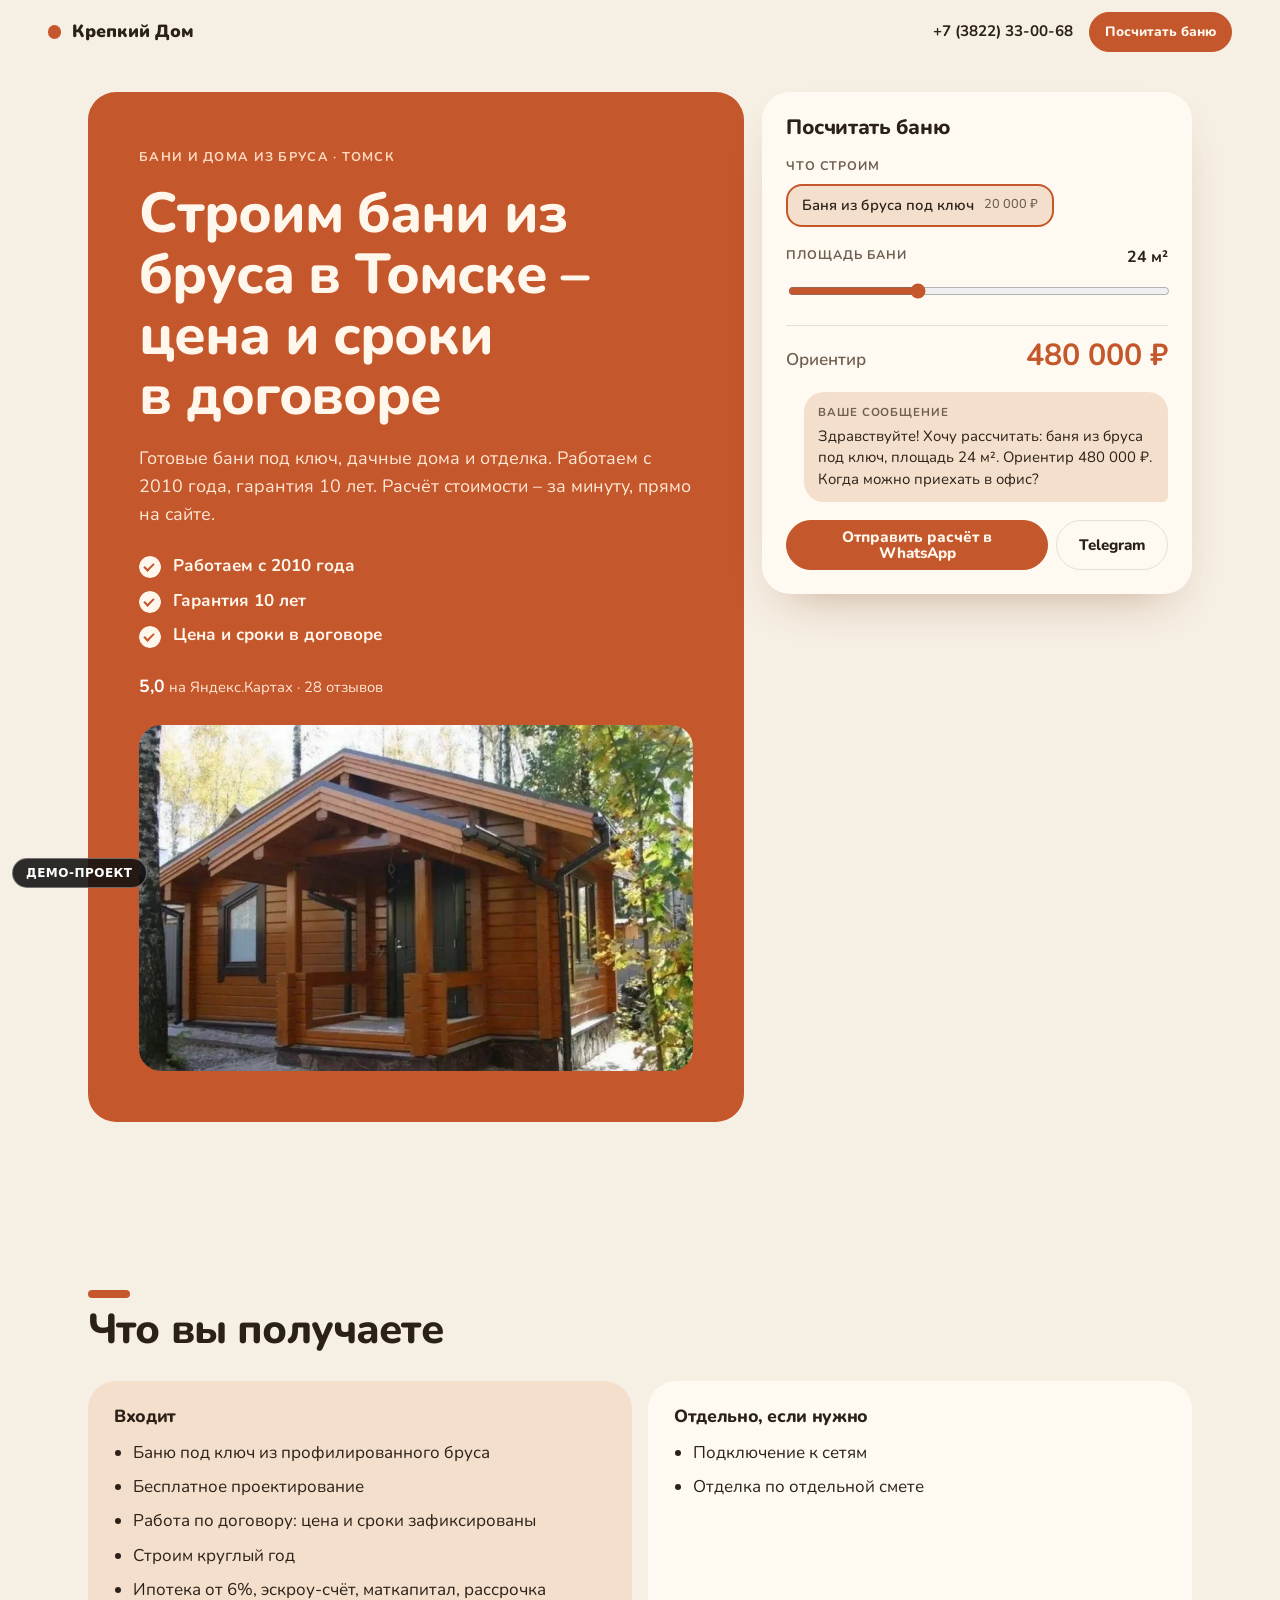
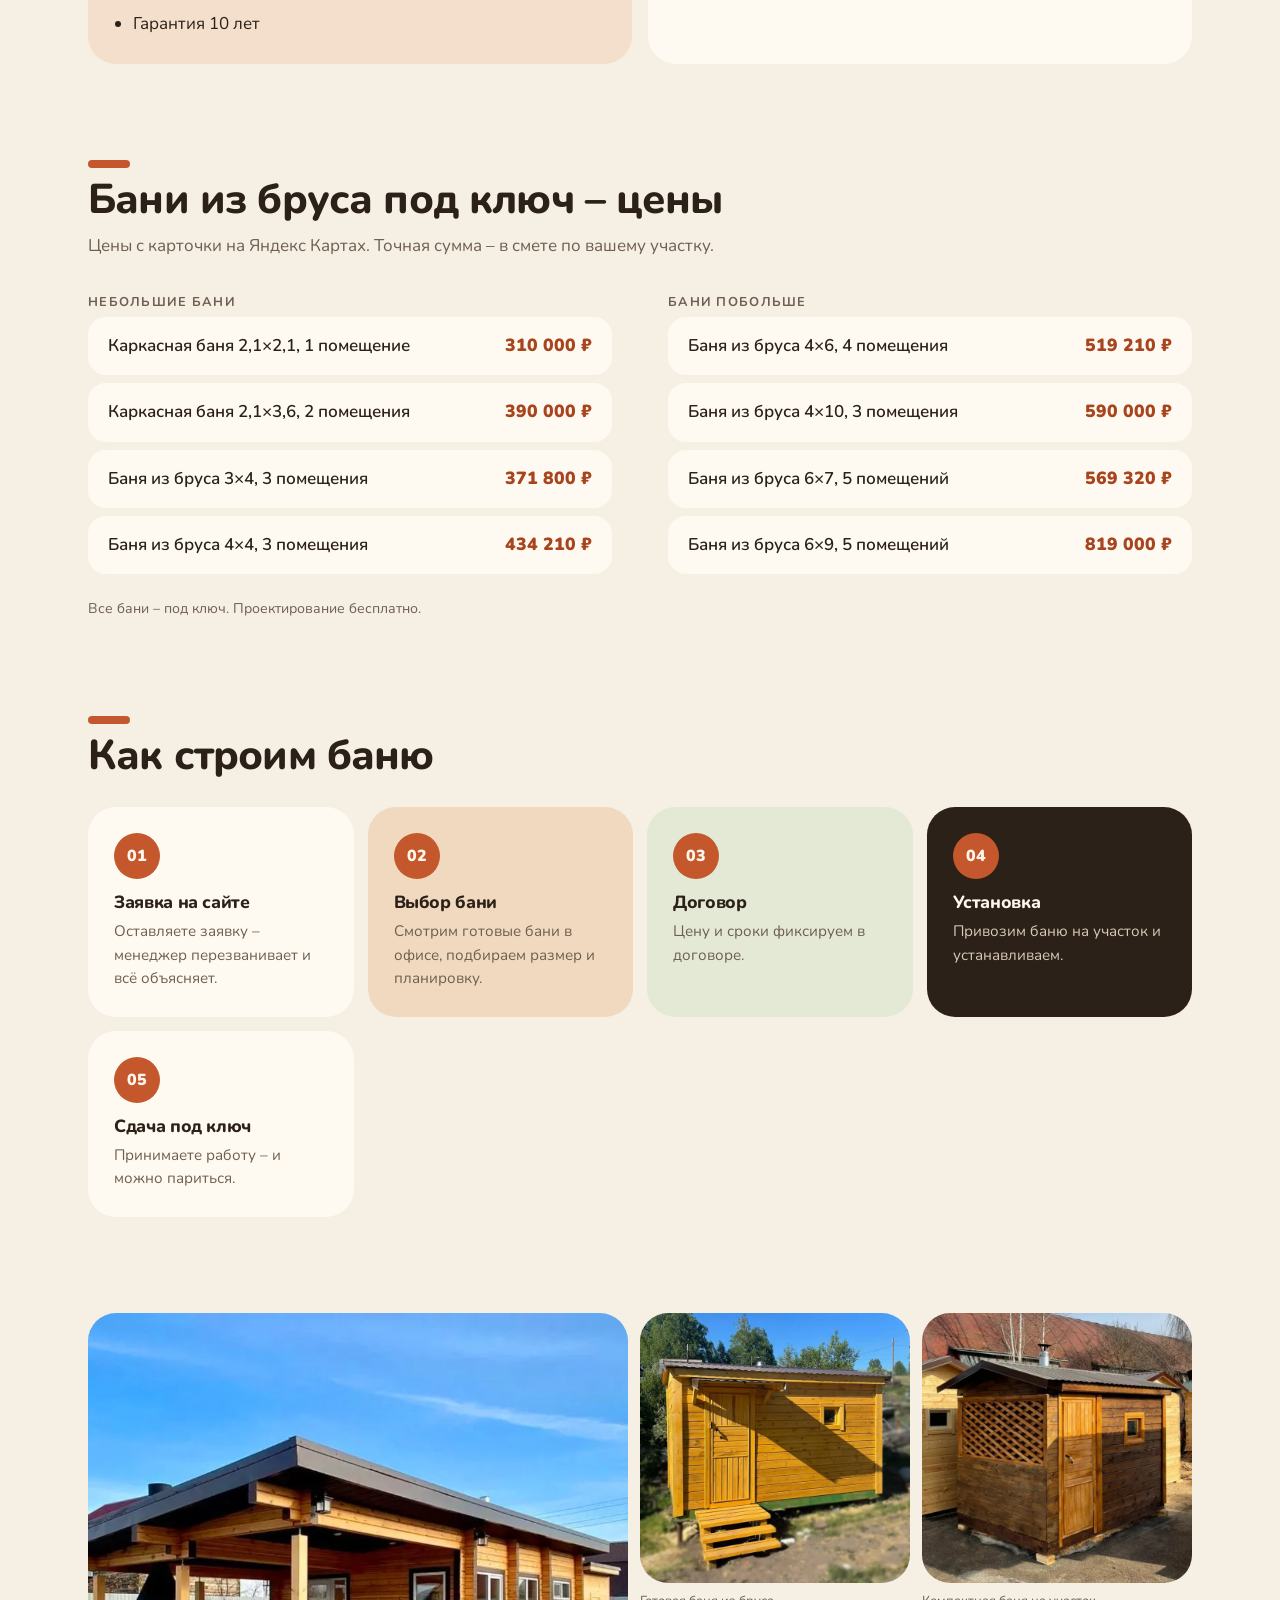
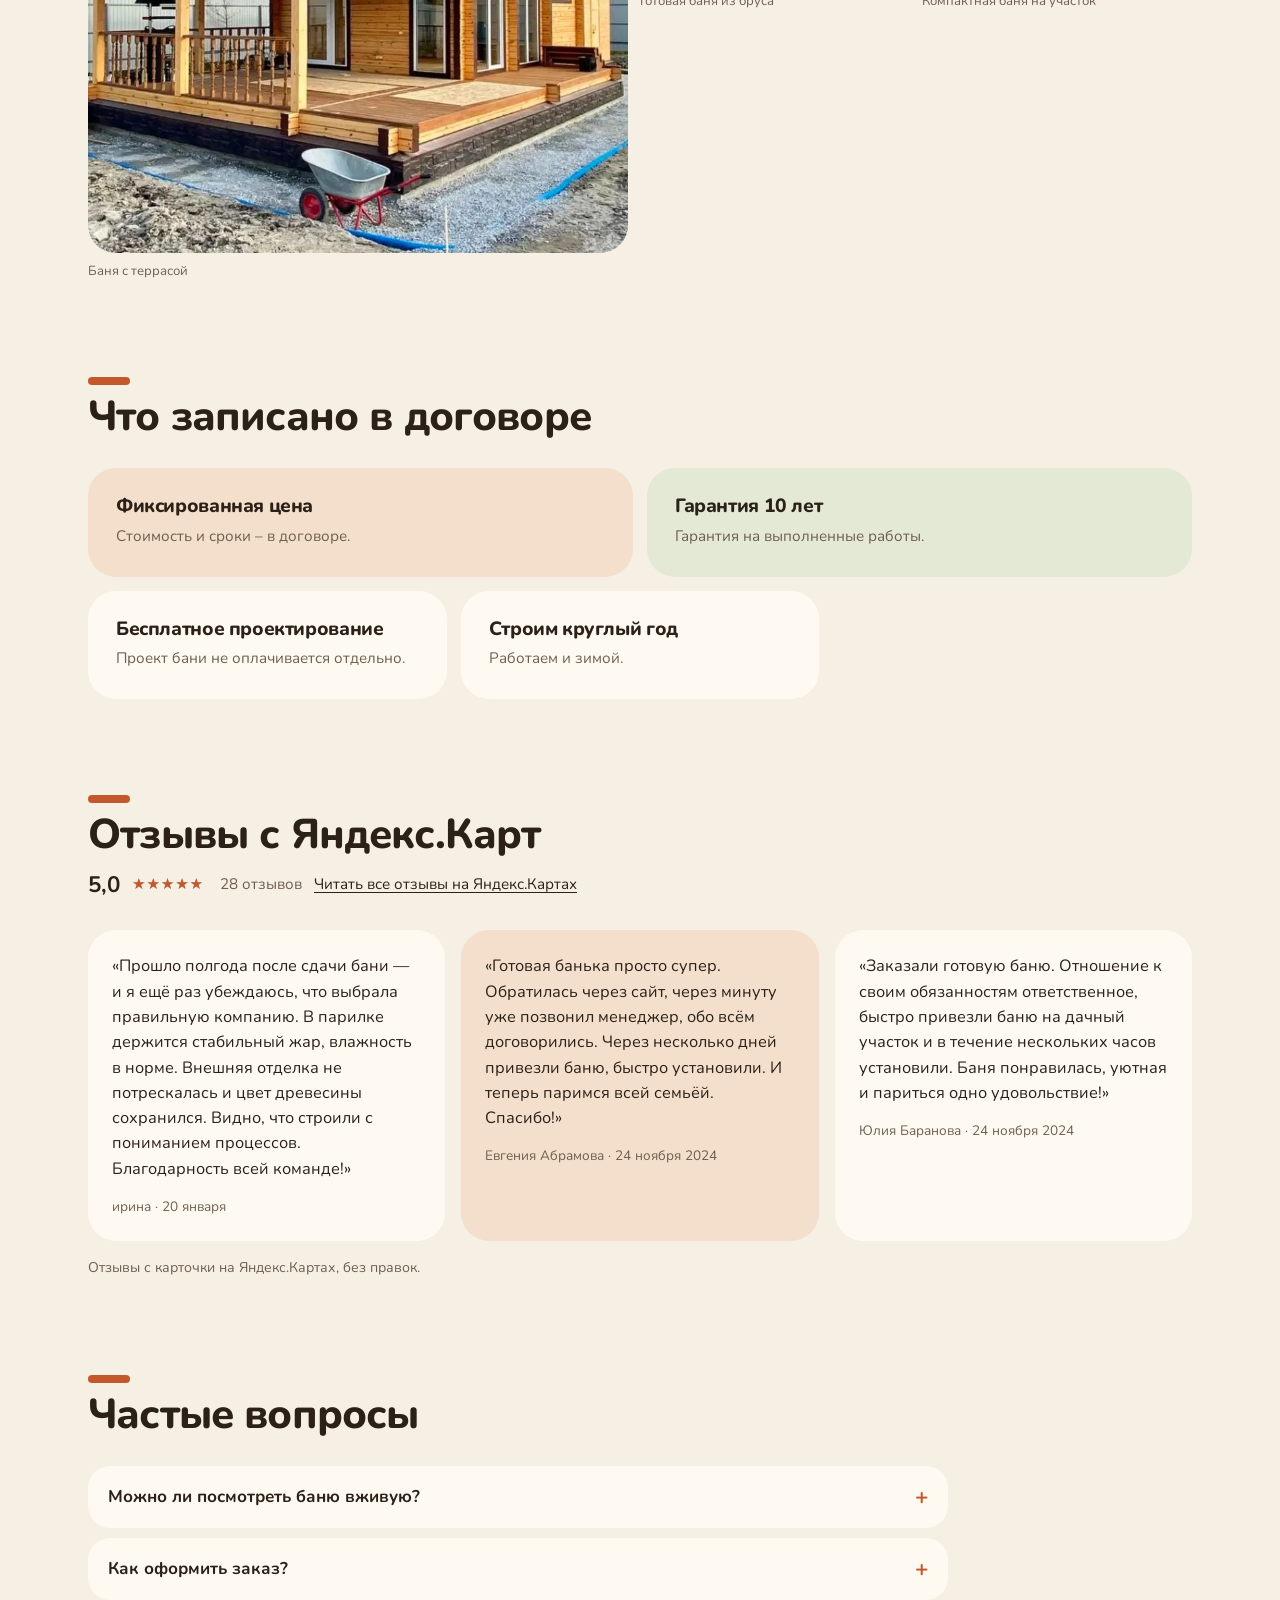
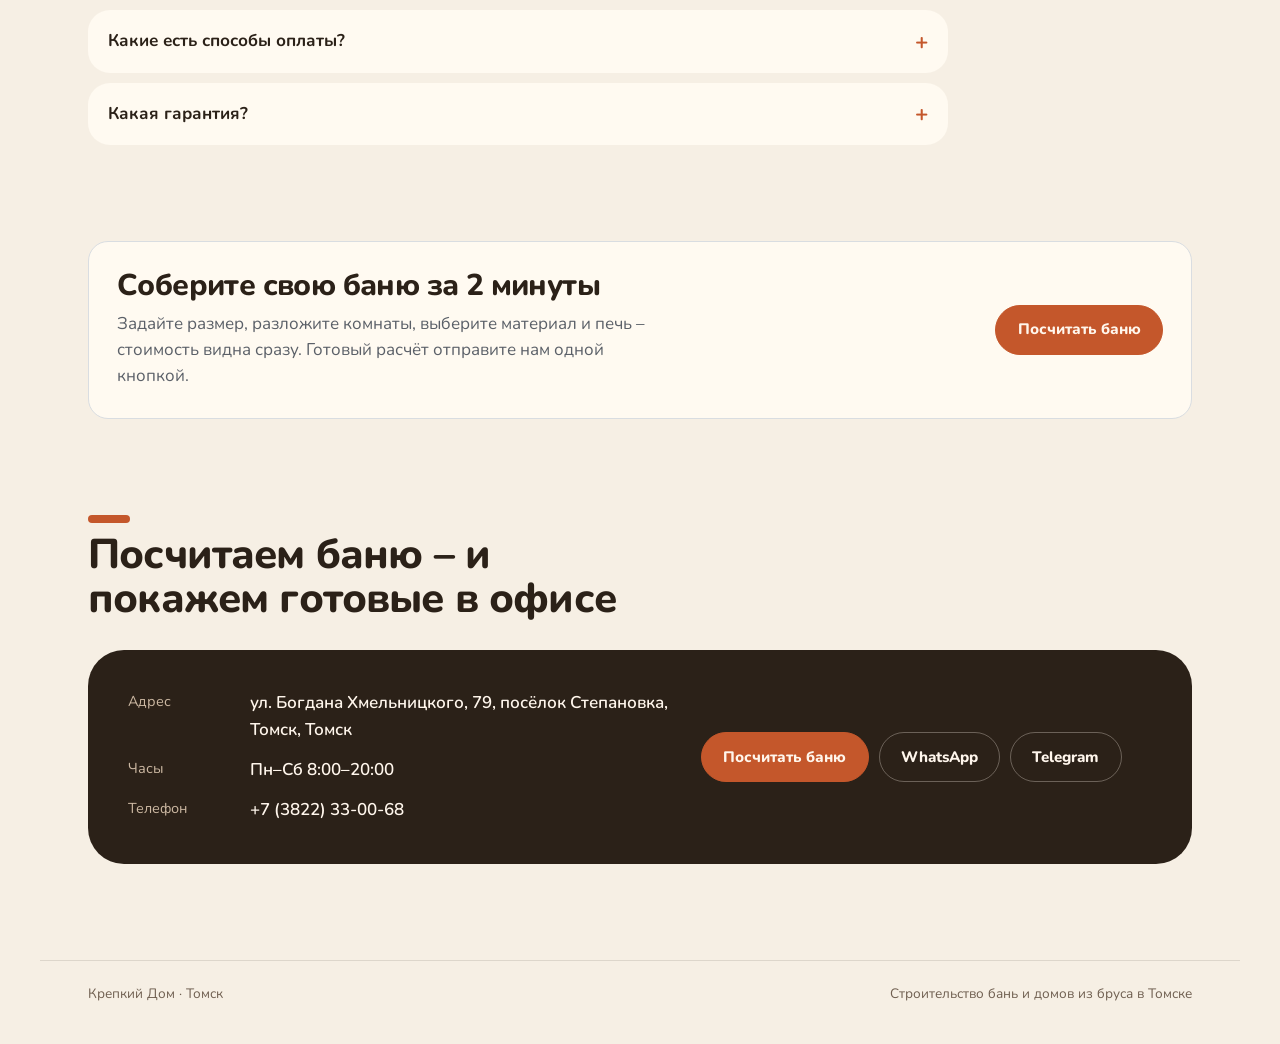
==== commit 91209e03: "Плашка «Демо-проект»" ====
--- a/index.html
+++ b/index.html
@@ -22,7 +22,7 @@
 <link rel="stylesheet" href="style-prod.css">
 <link rel="stylesheet" href="hallmark.css">
 </head>
-<body class="s-prod" id="top" data-wa="79138541251" data-tg="Domaibanitomsk" data-max="">
+<body class="s-prod" id="top" data-wa="79138541251" data-tg="Domaibanitomsk" data-max=""><!--hm-demo-start--><div class="hm-demo-plate" title="Пример сайта: это демо-проект, а не официальный сайт компании">Демо-проект</div><style>.hm-demo-plate{position:fixed;left:12px;bottom:12px;z-index:2147483000;font:600 12px/1 system-ui,-apple-system,"Segoe UI",sans-serif;letter-spacing:.04em;text-transform:uppercase;color:#fff;background:rgba(17,17,17,.88);border:1px solid rgba(255,255,255,.35);border-radius:999px;padding:8px 13px;pointer-events:none}@media(max-width:640px){.hm-demo-plate{bottom:88px;left:10px;font-size:11px;padding:7px 11px}}</style><!--hm-demo-end-->
 <header class="s-bar" data-s-bar>
   <a class="s-bar__brand" href="#top"><i aria-hidden="true"></i>Крепкий Дом</a>
   <div class="s-bar__right">
